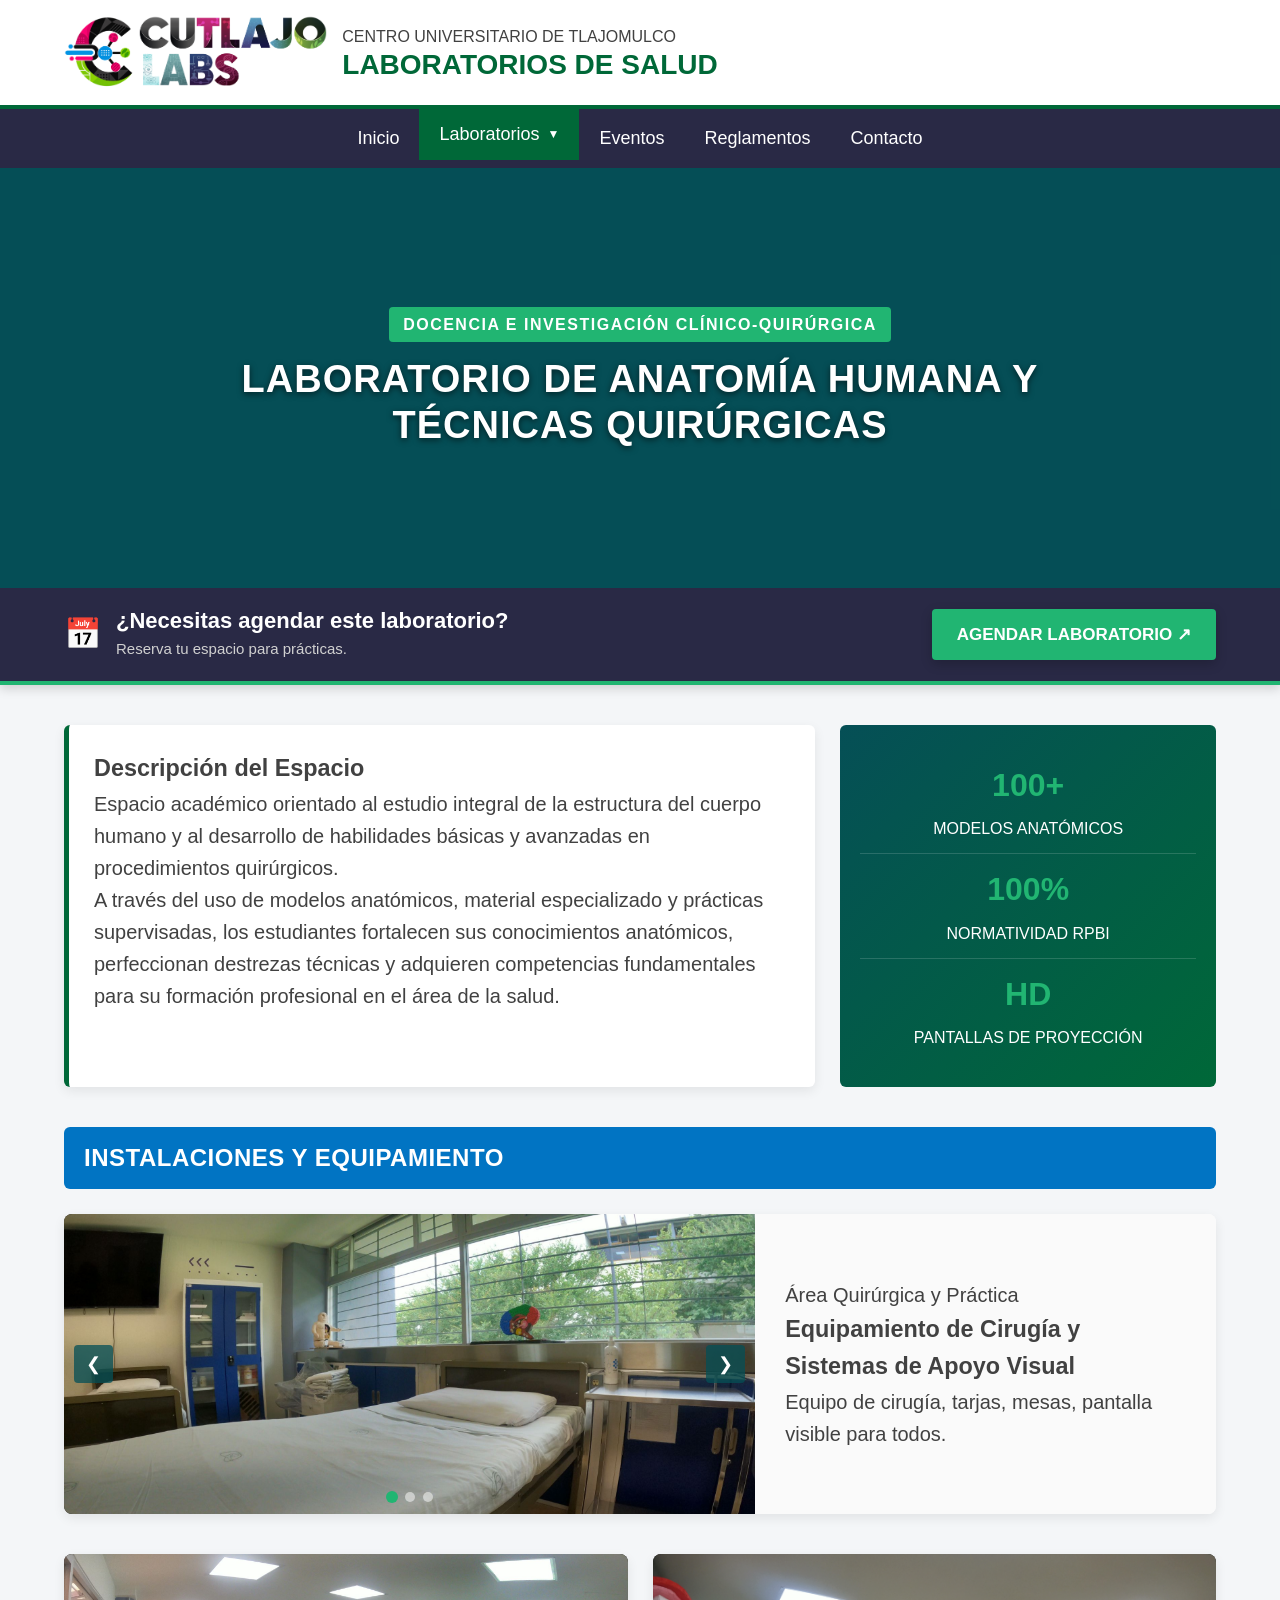
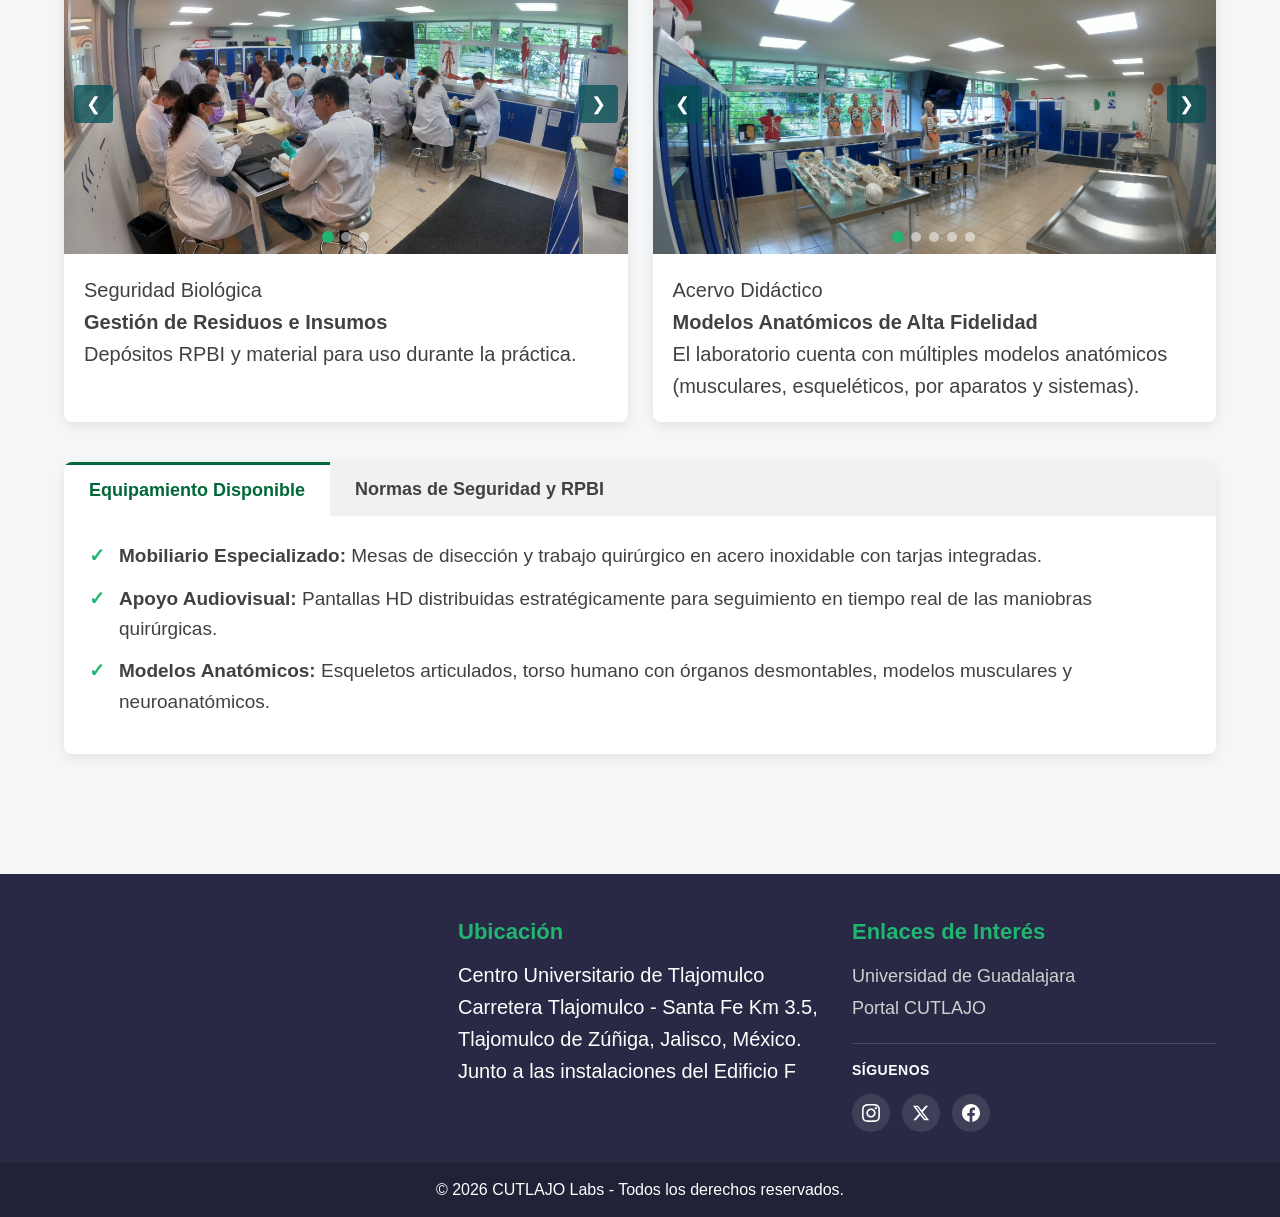
==== anatomia.html @ 254c2624 "Primer subida del sitio web" ====
<!DOCTYPE html>
<html lang="es">
<head>
    <meta charset="UTF-8">
    <meta name="viewport" content="width=device-width, initial-scale=1.0">
    <meta http-equiv="X-UA-Compatible" content="IE=edge">
    <title>Laboratorio de Anatomía Humana | CUTLAJO - Universidad de Guadalajara</title>
    
    <!-- Estilos CSS -->
    <link rel="stylesheet" href="css/styles.css">
</head>
<body>

    <!-- CABECERA INSTITUCIONAL CUTLAJO / UDEG -->
    <header class="site-header">
        <div class="header-container">
            <div class="logo-container">
                <img src="img/CUTLAJO_LABS.png" alt="Logo Universidad de Guadalajara - CUTLAJO" class="header-logo">
                <div class="site-title-group">
                    <span class="sub-title">Centro Universitario de Tlajomulco</span>
                    <h1 class="main-title">LABORATORIOS DE SALUD</h1>
                </div>
            </div>
            <button class="mobile-menu-toggle" id="menuToggle" aria-label="Abrir menú de navegación">
                <span class="bar"></span>
                <span class="bar"></span>
                <span class="bar"></span>
            </button>
        </div>
    </header>

    <!-- NAVEGACIÓN PRINCIPAL DESACOPLED/RESPONSIVA -->
    <nav class="main-navigation" id="mainNav">
        <div class="nav-container">
            <ul class="nav-menu">
                <li class="nav-item"><a href="index.html" class="nav-link">Inicio</a></li>
                
                <!-- SUBMENÚ DESPLEGABLE EN LABORATORIOS -->
                <li class="nav-item dropdown active" id="labsDropdown">
                    <button class="nav-link dropdown-toggle" aria-expanded="false" aria-haspopup="true">
                        Laboratorios <span class="arrow-icon">▼</span>
                    </button>
                    <ul class="dropdown-menu">
                        <li><a href="anatomia.html" class="dropdown-item">Anatomía</a></li>
                        <li><a href="microscopia.html" class="dropdown-item">Microscopía</a></li>
                        <li><a href="ciencias.html" class="dropdown-item">Ciencias</a></li>
                        <li><a href="simulacion.html" class="dropdown-item">Simulación</a></li>
                    </ul>
                </li>

                <li class="nav-item"><a href="eventos.html" class="nav-link">Eventos</a></li>
                <li class="nav-item"><a href="reglamento.html" class="nav-link">Reglamentos</a></li>
                <li class="nav-item"><a href="contacto.html" class="nav-link">Contacto</a></li>
            </ul>
        </div>
    </nav>

    <!-- BANNER PRINCIPAL CON SLIDESHOW (HERO) -->
    <section class="hero-banner lab-hero" id="labAnatomiaHero" 
    data-bg-images="img/fotos/anatomia/GOPR0712.JPG,img/fotos/anatomia/GOPR0716.JPG,img/fotos/anatomia/GOPR0717.JPG,img/fotos/anatomia/GOPR0719.JPG,img/fotos/anatomia/GOPR0720.JPG,img/fotos/anatomia/GOPR0723.JPG,img/fotos/anatomia/GOPR0726.JPG">
       
        <div class="hero-overlay">
            <div class="hero-content">
                <span class="hero-tag">Docencia e Investigación Clínico-Quirúrgica</span>
                <h2>Laboratorio de Anatomía Humana y Técnicas Quirúrgicas</h2>
            </div>
        </div>
    </section>

    <!-- BARRA INTERMEDIA DE RESERVA -->
    <section class="booking-cta-bar">
        <div class="content-container booking-cta-container">
            <div class="booking-cta-text">
                <span class="booking-cta-icon">📅</span>
                <div>
                    <h3>¿Necesitas agendar este laboratorio?</h3>
                    <p>Reserva tu espacio para prácticas.</p>
                </div>
            </div>
            <a href="https://calendly.com/labsaludcutlajo4/agendar-laboratorio-de-anatomia-humana-y-tecnicas-quirurgicas" target="_blank" rel="noopener" class="btn btn-booking-action">
                Agendar Laboratorio ↗
            </a>
        </div>
    </section>


    <!-- CONTENIDO PRINCIPAL -->
    <main class="main-content">
        <div class="content-container">

            <!-- INTRODUCCIÓN Y MÉTRICAS DE IMPACTO -->
            <section class="section-block intro-overview-grid">
                <div class="intro-card-pro">
                    <h3 class="section-subtitle">Descripción del Espacio</h3>
                    <p>Espacio académico orientado al estudio integral de la estructura del cuerpo humano y al desarrollo de habilidades básicas y avanzadas en procedimientos quirúrgicos.</p>
                    <p>A través del uso de modelos anatómicos, material especializado y prácticas supervisadas, los estudiantes fortalecen sus conocimientos anatómicos, perfeccionan destrezas técnicas y adquieren competencias fundamentales para su formación profesional en el área de la salud.</p>
                </div>
                
                <div class="kpi-metrics-card">
                    <div class="kpi-item">
                        <span class="kpi-number">100+</span>
                        <span class="kpi-label">Modelos Anatómicos</span>
                    </div>
                    <div class="kpi-item">
                        <span class="kpi-number">100%</span>
                        <span class="kpi-label">Normatividad RPBI</span>
                    </div>
                    <div class="kpi-item">
                        <span class="kpi-number">HD</span>
                        <span class="kpi-label">Pantallas de Proyección</span>
                    </div>
                </div>
            </section>

            <!-- TÍTULO DE SECCIÓN -->
            <div class="block-header-institutional">
                <h2>INSTALACIONES Y EQUIPAMIENTO</h2>
            </div>

            <!-- GALERÍA PRINCIPAL DESTACADA (FEATURED SLIDESHOW) -->
            <section class="section-block">
                <article class="featured-gallery-card">
                    <div class="gallery-slideshow featured-slideshow" data-interval="6000">
                        <div class="slides-container">
                            <img src="img/fotos/anatomia/equipo_cama.jpg" alt="Practica01" class="gallery-img active">
                            <img src="img/fotos/anatomia/GOPR0712.JPG"    alt="Practica02" class="gallery-img">
                            <img src="img/fotos/anatomia/GOPR0726.JPG"    alt="Practica03" class="gallery-img">
                        </div>
                        <button class="slide-prev" aria-label="Imagen anterior">&#10094;</button>
                        <button class="slide-next" aria-label="Siguiente imagen">&#10095;</button>
                        <div class="slide-dots"></div>
                    </div>
                    <div class="featured-gallery-info">
                        <span class="badge-category">Área Quirúrgica y Práctica</span>
                        <h3>Equipamiento de Cirugía y Sistemas de Apoyo Visual</h3>
                        <p>Equipo de cirugía, tarjas, mesas, pantalla visible para todos.</p>
                    </div>
                </article>
            </section>

            <!-- DOS GALERÍAS EN PARALELO -->
            <section class="section-block">
                <div class="dual-gallery-grid">
                    
                    <!-- GALERÍA 2: RPBI -->
                    <article class="pro-gallery-card">
                        <div class="gallery-slideshow" data-interval="7000">
                            <div class="slides-container">
                                <img src="img/fotos/anatomia/material.jpg" alt="seguridad01" class="gallery-img active">
                                <img src="img/fotos/sutura/GOPR0689.JPG"   alt="seguridad02" class="gallery-img">
                                <img src="img/fotos/sutura/GOPR0693.JPG"   alt="seguridad03" class="gallery-img">
                            </div>
                            <button class="slide-prev" aria-label="Anterior">&#10094;</button>
                            <button class="slide-next" aria-label="Siguiente">&#10095;</button>
                            <div class="slide-dots"></div>
                        </div>
                        <div class="pro-card-content">
                            <span class="badge-category-alt">Seguridad Biológica</span>
                            <h4>Gestión de Residuos e Insumos</h4>
                            <p>Depósitos RPBI y material para uso durante la práctica.</p>
                        </div>
                    </article>

                    <!-- GALERÍA 3: MODELOS ANATÓMICOS -->
                    <article class="pro-gallery-card">
                        <div class="gallery-slideshow" data-interval="8000">
                            <div class="slides-container">
                                <img src="img/fotos/anatomia/GOPR0716.JPG" alt="anatomia01" class="gallery-img active">
                                <img src="img/fotos/anatomia/GOPR0717.JPG" alt="anatomia02" class="gallery-img">
                                <img src="img/fotos/anatomia/GOPR0719.JPG" alt="anatomia03" class="gallery-img">
                                <img src="img/fotos/anatomia/GOPR0720.JPG" alt="anatomia04" class="gallery-img">
                                <img src="img/fotos/anatomia/GOPR0723.JPG" alt="anatomia05" class="gallery-img">
                            </div>
                            <button class="slide-prev" aria-label="Anterior">&#10094;</button>
                            <button class="slide-next" aria-label="Siguiente">&#10095;</button>
                            <div class="slide-dots"></div>
                        </div>
                        <div class="pro-card-content">
                            <span class="badge-category-alt">Acervo Didáctico</span>
                            <h4>Modelos Anatómicos de Alta Fidelidad</h4>
                            <p>El laboratorio cuenta con múltiples modelos anatómicos (musculares, esqueléticos, por aparatos y sistemas).</p>
                        </div>
                    </article>

                </div>
            </section>

            <!-- PESTAÑAS DE INFORMACIÓN TÉCNICA Y NORMAS -->
            <section class="section-block">
                <div class="tabs-container">
                    <div class="tabs-header">
                        <button class="tab-btn active" data-tab="tab-equipos">Equipamiento Disponible</button>
                        <button class="tab-btn" data-tab="tab-normas">Normas de Seguridad y RPBI</button>
                    </div>
                    <div class="tabs-content">
                        <div class="tab-pane active" id="tab-equipos">
                            <ul class="check-list">
                                <li><strong>Mobiliario Especializado:</strong> Mesas de disección y trabajo quirúrgico en acero inoxidable con tarjas integradas.</li>
                                <li><strong>Apoyo Audiovisual:</strong> Pantallas HD distribuidas estratégicamente para seguimiento en tiempo real de las maniobras quirúrgicas.</li>
                                <li><strong>Modelos Anatómicos:</strong> Esqueletos articulados, torso humano con órganos desmontables, modelos musculares y neuroanatómicos.</li>
                            </ul>
                        </div>
                        <div class="tab-pane" id="tab-normas">
                            <ul class="check-list">
                                <li>Uso obligatorio de bata blanca de manga larga, guantes de nitrilo/látex y cubrebocas durante la estancia.</li>
                                <li>Separación estricta de residuos punzocortantes y no anatómicos según la Norma NOM-087-ECOL-SSA1-2002.</li>
                                <li>Prohibido el ingreso de alimentos, bebidas y objetos ajenos a la práctica clínica.</li>
                            </ul>
                        </div>
                    </div>
                </div>
            </section>

        </div>
    </main>

    <!-- PIE DE PÁGINA -->
    <footer class="site-footer">
        <div class="footer-container">
            <div class="footer-map">
                <iframe src="https://www.google.com/maps/embed?pb=!1m18!1m12!1m3!1d3737.9945457249955!2d-103.4139776!3d20.465417199999997!2m3!1f0!2f0!3f0!3m2!1i1024!2i768!4f13.1!3m3!1m2!1s0x842f5100319777a3%3A0x31ccbc6255c5307c!2sCUTlajomulco%20(Centro%20Universitario%20de%20Tlajomulco)!5e0!3m2!1ses!2smx!4v1790271450670!5m2!1ses!2smx" width="100%" height="180" style="border:0;" allowfullscreen="" loading="lazy" referrerpolicy="strict-origin-when-cross-origin"></iframe>
            </div>

            <div class="footer-info">
                <h3>Ubicación</h3>
                <p>Centro Universitario de Tlajomulco</p>
                <p>Carretera Tlajomulco - Santa Fe Km 3.5, Tlajomulco de Zúñiga, Jalisco, México.</p>
                <p>Junto a las instalaciones del Edificio F</p>
            </div>

            <div class="footer-links">
                <h3>Enlaces de Interés</h3>
                <ul>
                    <li><a href="https://www.udg.mx" target="_blank" rel="noopener">Universidad de Guadalajara</a></li>
                    <li><a href="http://cutlajomulco.udg.mx" target="_blank" rel="noopener">Portal CUTLAJO</a></li>
                </ul>

                <!-- REDES SOCIALES -->
                <div class="footer-social-section">
                    <h4>Síguenos</h4>
                    <div class="social-icons-wrapper">
                        <!-- Instagram -->
                        <a href="https://www.instagram.com/cutlajo" target="_blank" rel="noopener" class="social-icon-btn" aria-label="Instagram CUTLAJO">
                            <svg viewBox="0 0 24 24" class="svg-social-icon"><path d="M12 2.163c3.204 0 3.584.012 4.85.07 3.252.148 4.771 1.691 4.919 4.919.058 1.265.069 1.645.069 4.849 0 3.205-.012 3.584-.069 4.849-.149 3.225-1.664 4.771-4.919 4.919-1.266.058-1.644.07-4.85.07-3.204 0-3.584-.012-4.849-.07-3.26-.149-4.771-1.699-4.919-4.92-.058-1.265-.07-1.644-.07-4.849 0-3.204.013-3.583.07-4.849.149-3.227 1.664-4.771 4.919-4.919 1.266-.057 1.645-.069 4.849-.069zm0-2.163c-3.259 0-3.667.014-4.947.072-4.358.2-6.78 2.618-6.98 6.98-.059 1.281-.073 1.689-.073 4.948 0 3.259.014 3.668.072 4.948.2 4.358 2.618 6.78 6.98 6.98 1.281.058 1.689.072 4.948.072 3.259 0 3.668-.014 4.948-.072 4.354-.2 6.782-2.618 6.979-6.98.059-1.28.073-1.689.073-4.948 0-3.259-.014-3.667-.072-4.947-.196-4.354-2.617-6.78-6.979-6.98-1.281-.059-1.69-.073-4.949-.073zm0 5.838c-3.403 0-6.162 2.759-6.162 6.162s2.759 6.163 6.162 6.163 6.162-2.759 6.162-6.163c0-3.403-2.759-6.162-6.162-6.162zm0 10.162c-2.209 0-4-1.79-4-4 0-2.209 1.791-4 4-4s4 1.791 4 4c0 2.21-1.791 4-4 4zm6.406-11.845c-.796 0-1.441.645-1.441 1.44s.645 1.44 1.441 1.44c.795 0 1.439-.645 1.439-1.44s-.644-1.44-1.439-1.44z"/></svg>
                        </a>

                        <!-- X (Twitter) -->
                        <a href="https://x.com/cutlajo" target="_blank" rel="noopener" class="social-icon-btn" aria-label="X Twitter CUTLAJO">
                            <svg viewBox="0 0 24 24" class="svg-social-icon"><path d="M18.244 2.25h3.308l-7.227 8.26 8.502 11.24H16.17l-5.214-6.817L4.99 21.75H1.68l7.73-8.835L1.254 2.25H8.08l4.713 6.231zm-1.161 17.52h1.833L7.084 4.126H5.117z"/></svg>
                        </a>

                        <!-- Facebook -->
                        <a href="https://www.facebook.com/CUTlajomulco/" target="_blank" rel="noopener" class="social-icon-btn" aria-label="Facebook CUTLAJO">
                            <svg viewBox="0 0 24 24" class="svg-social-icon"><path d="M24 12.073c0-6.627-5.373-12-12-12s-12 5.373-12 12c0 5.99 4.388 10.954 10.125 11.854v-8.385H7.078v-3.47h3.047V9.43c0-3.007 1.792-4.669 4.533-4.669 1.312 0 2.686.235 2.686.235v2.953H15.83c-1.491 0-1.956.925-1.956 1.874v2.25h3.328l-.532 3.47h-2.796v8.385C19.612 23.027 24 18.062 24 12.073z"/></svg>
                        </a>
                    </div>
                </div>
            </div>
        </div>
        <div class="footer-bottom">
            <p>&copy; 2026 CUTLAJO Labs - Todos los derechos reservados.</p>
        </div>
    </footer>

    <!-- Scripts JavaScript -->
    <script src="js/main.js"></script>
</body>
</html>
---- css/styles.css ----
/* ==========================================================================
   VARIABLES DE PALETA Y ESTILOS GLOBALES - CUTLAJO / UDEG
   ========================================================================== */
:root {
  --verde-selva: #006838;
  --verde-esmeralda: #21b572;
  --azul-turquesa: #38a5c6;
  --verde-oscuro: #054f56;
  --tinto-magenta: #680538;

  --azul-principal-web: #0174c3;
  --azul-noche: #292945;
  --rojo-institucional: #b12028;
  --gris-neutro: #414141;
  --gris-claro: #f9f9f9;
  --blanco: #ffffff;
  --sombra-card: 0 4px 12px rgba(0, 0, 0, 0.08);

  --fuente-primaria: 'Helvetica Neue', Helvetica, Arial, sans-serif;
  --tamano-base-texto: 2rem;
}

*, *::before, *::after {
  box-sizing: border-box;
  margin: 0;
  padding: 0;
}

html {
  font-size: 62.5%;
  scroll-behavior: smooth;
}

body {
  font-family: var(--fuente-primaria);
  font-size: var(--tamano-base-texto);
  line-height: 1.6;
  color: var(--gris-neutro);
  background-color: #f4f6f8;
}

.content-container,
.header-container,
.nav-container,
.footer-container {
  width: 90%;
  max-width: 1300px;
  margin: 0 auto;
}

/* CABECERA (HEADER) */
.site-header {
  background-color: var(--blanco);
  border-bottom: 4px solid var(--verde-selva);
  padding: 1.5rem 0;
}

.header-container {
  display: flex;
  justify-content: space-between;
  align-items: center;
}

.logo-container {
  display: flex;
  align-items: center;
  gap: 1.5rem;
}

.header-logo {
  max-height: 75px;
  width: auto;
}

.site-title-group .sub-title {
  display: block;
  font-size: 1.6rem;
  color: var(--gris-neutro);
  text-transform: uppercase;
  font-weight: 500;
}

.site-title-group .main-title {
  font-size: 2.8rem;
  color: var(--verde-selva);
  font-weight: 700;
  line-height: 1.1;
}

.mobile-menu-toggle {
  display: none;
  flex-direction: column;
  justify-content: space-between;
  width: 30px;
  height: 21px;
  background: transparent;
  border: none;
  cursor: pointer;
}

.mobile-menu-toggle .bar {
  height: 3px;
  width: 100%;
  background-color: var(--azul-noche);
  border-radius: 2px;
  transition: all 0.3s ease;
}

/* NAVEGACIÓN (NAV) */
.main-navigation {
  background-color: var(--azul-noche);
  position: relative;
  z-index: 100;
}

.nav-menu {
  list-style: none;
  display: flex;
  flex-wrap: wrap;
  justify-content: center;
}

.nav-item {
  margin: 0;
  position: relative;
}

.nav-link {
  display: flex;
  align-items: center;
  gap: 0.8rem;
  padding: 1.5rem 2rem;
  color: var(--blanco);
  text-decoration: none;
  font-size: 1.8rem;
  font-weight: 500;
  background: transparent;
  border: none;
  font-family: inherit;
  cursor: pointer;
  transition: background-color 0.3s ease;
}

.nav-link:hover,
.nav-item.active .nav-link,
.nav-item.show .nav-link {
  background-color: var(--verde-selva);
}

.arrow-icon {
  font-size: 1.2rem;
  transition: transform 0.3s ease;
}

.nav-item.show .arrow-icon {
  transform: rotate(180deg);
}

.dropdown-menu {
  display: none;
  position: absolute;
  top: 100%;
  left: 0;
  min-width: 220px;
  background-color: var(--azul-noche);
  list-style: none;
  padding: 0;
  box-shadow: 0 8px 16px rgba(0, 0, 0, 0.2);
  border-top: 3px solid var(--verde-esmeralda);
  z-index: 1000;
}

.nav-item.show .dropdown-menu {
  display: block;
}

.dropdown-item {
  display: block;
  padding: 1.2rem 2rem;
  color: var(--blanco);
  text-decoration: none;
  font-size: 1.7rem;
  border-bottom: 1px solid rgba(255, 255, 255, 0.05);
  transition: background-color 0.2s ease, padding-left 0.2s ease;
}

.dropdown-item:hover {
  background-color: var(--verde-selva);
  padding-left: 2.5rem;
}

/* HERO BANNER Y SLIDESHOW PRINCIPAL */
.hero-banner {
  position: relative;
  background-color: var(--verde-oscuro);
  background-position: center center;
  background-size: cover;
  background-repeat: no-repeat;
  color: var(--blanco);
  min-height: 420px;
  display: flex;
  align-items: stretch;
  justify-content: center;
  transition: background-image 1s ease-in-out;
}

.hero-overlay {
  width: 100%;
  min-height: 100%;
  padding: 6rem 2rem;
  background: rgba(5, 79, 86, 0.65);
  display: flex;
  align-items: center;
  justify-content: center;
  text-align: center;
  box-sizing: border-box;
}

.hero-content {
  max-width: 950px;
  margin: 0 auto;
}

.hero-tag {
  display: inline-block;
  font-size: 1.6rem;
  text-transform: uppercase;
  letter-spacing: 1.5px;
  background-color: var(--verde-esmeralda);
  color: var(--blanco);
  padding: 0.5rem 1.4rem;
  border-radius: 4px;
  margin-bottom: 1.5rem;
  font-weight: 600;
}

.hero-content h2 {
  font-size: 3.8rem;
  line-height: 1.2;
  text-transform: uppercase;
  letter-spacing: 1px;
  text-shadow: 0 2px 6px rgba(0,0,0,0.6);
}

.hero-content p {
  font-size: 2rem;
  margin-top: 1rem;
  text-shadow: 0 2px 4px rgba(0,0,0,0.6);
}

/* ESTRUCTURA Y CONTENIDO GENERAL */
.main-content {
  padding: 4rem 0;
}

.section-block {
  margin-bottom: 4rem;
}

.institutional-header, .block-header-institutional {
  background-color: var(--azul-principal-web);
  color: var(--blanco);
  padding: 1.2rem 2rem;
  border-radius: 6px;
  margin-bottom: 2.5rem;
}

.institutional-header h2, .block-header-institutional h2 {
  font-size: 2.4rem;
  text-transform: uppercase;
  letter-spacing: 0.5px;
  margin: 0;
}

.intro-card {
  background-color: var(--blanco);
  padding: 2.5rem;
  border-radius: 6px;
  box-shadow: var(--sombra-card);
  border-left: 6px solid var(--verde-selva);
}

/* ==========================================================================
   TARJETAS Y CUADRÍCULA DE LABORATORIOS (REINTEGRADO PARA EL INDEX)
   ========================================================================== */
.cards-grid {
  display: flex;
  flex-wrap: wrap;
  justify-content: center;
  gap: 2.5rem;
}

.card {
  background-color: var(--blanco);
  border-radius: 6px;
  overflow: hidden;
  box-shadow: var(--sombra-card);
  display: flex;
  flex-direction: column;
  transition: transform 0.3s ease, box-shadow 0.3s ease;
  flex: 1 1 260px;
  max-width: 300px;
  min-width: 250px;
}

.card:hover {
  transform: translateY(-5px);
  box-shadow: 0 8px 20px rgba(0, 0, 0, 0.12);
}

.card-image-wrapper {
  height: 300px;
  overflow: hidden;
  background-color: #ffffff;
  display: flex;
  align-items: center;
  justify-content: center;
  padding: 1rem;
}

.card-img {
  max-width: 100%;
  max-height: 100%;
  object-fit: contain;
  transition: transform 0.4s ease;
}

.card:hover .card-img {
  transform: scale(1.05);
}

.card-body {
  padding: 2rem;
  display: flex;
  flex-direction: column;
  flex-grow: 1;
}

.card-title {
  font-size: 2rem;
  color: var(--verde-oscuro);
  margin-bottom: 1rem;
  line-height: 1.3;
}

.card-text {
  font-size: 1.5rem;
  margin-bottom: 2rem;
  flex-grow: 1;
  color: #555555;
}

/* BOTONES */
.btn {
  display: inline-block;
  padding: 1rem 2rem;
  font-size: 1.5rem;
  font-weight: bold;
  text-transform: uppercase;
  text-align: center;
  text-decoration: none;
  border-radius: 4px;
  transition: background-color 0.3s ease, color 0.3s ease;
  border: none;
  cursor: pointer;
}

.btn-primary {
  background-color: var(--verde-selva);
  color: var(--blanco);
}

.btn-primary:hover {
  background-color: var(--verde-oscuro);
}

.btn-secondary {
  background-color: var(--azul-principal-web);
  color: var(--blanco);
}

.btn-secondary:hover {
  background-color: var(--azul-noche);
}

/* ENLACES RÁPIDOS Y SERVICIOS (INDEX) */
.quick-links-grid {
  display: grid;
  grid-template-columns: repeat(auto-fit, minmax(300px, 1fr));
  gap: 2.5rem;
}

.quick-link-box {
  background: #fff;
  padding: 2.5rem;
  border-radius: 6px;
  box-shadow: var(--sombra-card);
  border-top: 4px solid var(--azul-turquesa);
}

.quick-link-box h3 {
  font-size: 2.2rem;
  color: var(--verde-oscuro);
  margin-bottom: 1rem;
}

.quick-link-box p {
  font-size: 1.6rem;
  margin-bottom: 2rem;
}

/* GALERÍAS Y SLIDESHOWS (PÁGINAS SECUNDARIAS) */
.intro-overview-grid {
  display: grid;
  grid-template-columns: 2fr 1fr;
  gap: 2.5rem;
}

.intro-card-pro {
  background-color: #ffffff;
  padding: 2.5rem;
  border-left: 5px solid var(--verde-selva);
  border-radius: 6px;
  box-shadow: var(--sombra-card);
}

.kpi-metrics-card {
  background: linear-gradient(135deg, #054f56 0%, #006838 100%);
  color: #ffffff;
  padding: 2.5rem 2rem;
  border-radius: 6px;
  display: flex;
  flex-direction: column;
  justify-content: space-around;
}

.kpi-item {
  text-align: center;
  padding: 1rem 0;
  border-bottom: 1px solid rgba(255, 255, 255, 0.15);
}

.kpi-item:last-child {
  border-bottom: none;
}

.kpi-number {
  display: block;
  font-size: 3.2rem;
  font-weight: 800;
  color: #21b572;
}

.kpi-label {
  font-size: 1.6rem;
  text-transform: uppercase;
}

.featured-gallery-card {
  display: grid;
  grid-template-columns: 1.5fr 1fr;
  background-color: #ffffff;
  border-radius: 8px;
  overflow: hidden;
  box-shadow: var(--sombra-card);
}

.featured-slideshow {
  height: 380px;
}

.featured-gallery-info {
  padding: 3rem;
  display: flex;
  flex-direction: column;
  justify-content: center;
  background-color: #fafafa;
}

.dual-gallery-grid {
  display: grid;
  grid-template-columns: 1fr 1fr;
  gap: 2.5rem;
}

.pro-gallery-card {
  background-color: #ffffff;
  border-radius: 8px;
  overflow: hidden;
  box-shadow: var(--sombra-card);
}

.pro-card-content {
  padding: 2rem;
}

.gallery-slideshow {
  position: relative;
  width: 100%;
  height: 300px;
  overflow: hidden;
  background-color: #111;
}

.slides-container {
  width: 100%;
  height: 100%;
  position: relative;
}

.slides-container .gallery-img {
  position: absolute;
  top: 0;
  left: 0;
  width: 100%;
  height: 100%;
  object-fit: cover;
  opacity: 0;
  transition: opacity 0.8s ease-in-out;
  z-index: 1;
}

.slides-container .gallery-img.active {
  opacity: 1;
  z-index: 2;
}

.slide-prev, .slide-next {
  position: absolute;
  top: 50%;
  transform: translateY(-50%);
  background-color: rgba(5, 79, 86, 0.75);
  color: #ffffff;
  border: none;
  font-size: 1.8rem;
  padding: 0.8rem 1.2rem;
  cursor: pointer;
  z-index: 10;
  border-radius: 4px;
}

.slide-prev { left: 10px; }
.slide-next { right: 10px; }

.slide-dots {
  position: absolute;
  bottom: 12px;
  left: 50%;
  transform: translateX(-50%);
  display: flex;
  gap: 8px;
  z-index: 10;
}

.dot {
  width: 10px;
  height: 10px;
  border-radius: 50%;
  background-color: rgba(255, 255, 255, 0.5);
  cursor: pointer;
}

.dot.active {
  background-color: #21b572;
  transform: scale(1.2);
}

/* PESTAÑAS (TABS) */
.tabs-container {
  background-color: #ffffff;
  border-radius: 8px;
  overflow: hidden;
  box-shadow: var(--sombra-card);
}

.tabs-header {
  display: flex;
  background-color: #f1f1f1;
}

.tab-btn {
  padding: 1.5rem 2.5rem;
  background-color: transparent;
  border: none;
  font-size: 1.8rem;
  font-weight: 600;
  color: var(--gris-neutro);
  cursor: pointer;
}

.tab-btn.active {
  background-color: #ffffff;
  color: var(--verde-selva);
  border-top: 3px solid var(--verde-selva);
}

.tabs-content {
  padding: 2.5rem;
}

.tab-pane {
  display: none;
}

.tab-pane.active {
  display: block;
}

.check-list {
  list-style: none;
}

.check-list li {
  font-size: 1.9rem;
  margin-bottom: 1.2rem;
  position: relative;
  padding-left: 3rem;
}

.check-list li::before {
  content: "✓";
  position: absolute;
  left: 0;
  color: #21b572;
  font-weight: bold;
}

/* PIE DE PÁGINA (FOOTER) */
.site-footer {
  background-color: var(--azul-noche);
  color: var(--blanco);
  padding-top: 4rem;
  margin-top: 4rem;
}

.footer-container {
  display: grid;
  grid-template-columns: repeat(auto-fit, minmax(250px, 1fr));
  gap: 3rem;
  padding-bottom: 3rem;
}

.footer-info h3, .footer-links h3 {
  font-size: 2.2rem;
  color: var(--verde-esmeralda);
  margin-bottom: 1rem;
}

.footer-links ul {
  list-style: none;
}

.footer-links a {
  color: #d0d0d0;
  text-decoration: none;
  font-size: 1.8rem;
}

.footer-bottom {
  background-color: rgba(0, 0, 0, 0.2);
  text-align: center;
  padding: 1.5rem 0;
  font-size: 1.6rem;
}

/* ==========================================================================
   BARRA INTERMEDIA DE RESERVA DE LABORATORIOS
   ========================================================================== */
.booking-cta-bar {
  background-color: var(--azul-noche);
  border-bottom: 4px solid var(--verde-esmeralda);
  padding: 2rem 0;
  box-shadow: 0 4px 10px rgba(0, 0, 0, 0.15);
}

.booking-cta-container {
  display: flex;
  align-items: center;
  justify-content: space-between;
  gap: 2rem;
  flex-wrap: wrap;
}

.booking-cta-text {
  display: flex;
  align-items: center;
  gap: 1.5rem;
  color: var(--blanco);
}

.booking-cta-icon {
  font-size: 3rem;
  line-height: 1;
}

.booking-cta-text h3 {
  font-size: 2.2rem;
  color: var(--blanco);
  margin: 0;
  line-height: 1.2;
}

.booking-cta-text p {
  font-size: 1.5rem;
  color: #d0d0d0;
  margin: 0.3rem 0 0 0;
}

.btn-booking-action {
  background-color: var(--verde-esmeralda);
  color: var(--blanco);
  font-size: 1.7rem;
  font-weight: 700;
  padding: 1.2rem 2.5rem;
  border-radius: 4px;
  text-decoration: none;
  white-space: nowrap;
  transition: all 0.3s ease;
  box-shadow: 0 4px 12px rgba(0, 0, 0, 0.2);
}

.btn-booking-action:hover {
  background-color: var(--verde-selva);
  transform: translateY(-2px);
  box-shadow: 0 6px 16px rgba(0, 0, 0, 0.3);
  color: var(--blanco);
}




/* RESPONSIVO */
@media (max-width: 900px) {
  .intro-overview-grid,
  .featured-gallery-card,
  .dual-gallery-grid {
    grid-template-columns: 1fr;
  }
}

@media (max-width: 768px) {
  .mobile-menu-toggle {
    display: flex;
  }

  .main-navigation {
    display: none;
  }

  .main-navigation.is-active {
    display: block;
  }

  .nav-menu {
    flex-direction: column;
  }

  .nav-link {
    width: 100%;
    justify-content: space-between;
  }

  .dropdown-menu {
    position: static;
    background-color: rgba(0, 0, 0, 0.25);
    box-shadow: none;
  }
}
@media (max-width: 768px) {
  .booking-cta-container {
    flex-direction: column;
    text-align: center;
  }
  
  .booking-cta-text {
    flex-direction: column;
    gap: 0.8rem;
  }
  
  .btn-booking-action {
    width: 100%;
    text-align: center;
  }
}

/* ==========================================================================
   ESTILOS PARA RECORRIDOS VIRTUALES 360°
   ========================================================================== */

/* Fondo específico para el Banner Hero 360° */
.virtual-tour-hero {
  background-image: linear-gradient(rgba(0, 0, 0, 0.55), rgba(0, 0, 0, 0.55)), url('../img/slideshow_principal/fondo08.jpg');
  background-size: cover;
  background-position: center;
}

/* BARRA DE FILTROS */
.tour-filter-bar {
  display: flex;
  flex-wrap: wrap;
  gap: 10px;
  justify-content: center;
  margin: 20px 0 35px 0;
}

.filter-btn {
  background-color: #f1f1f1;
  color: #333;
  border: 2px solid #0174c3;
  padding: 10px 18px;
  font-size: 1.4rem;
  font-weight: 600;
  border-radius: 20px;
  cursor: pointer;
  transition: all 0.3s ease;
}

.filter-btn:hover,
.filter-btn.active {
  background-color: #0174c3;
  color: #ffffff;
}

/* GRILLA DE RECORRIDOS VIRTUALES */
.tours-grid {
  display: flex;
  flex-direction: column;
  gap: 40px;
  margin-bottom: 50px;
}

.tour-card-item {
  background: #ffffff;
  border-radius: 8px;
  border: 1px solid #e2e8f0;
  box-shadow: 0 4px 15px rgba(0, 0, 0, 0.08);
  overflow: hidden;
  transition: transform 0.2s ease;
}

.tour-header-info {
  background-color: #054f56;
  color: #ffffff;
  padding: 15px 20px;
  display: flex;
  justify-content: space-between;
  align-items: center;
  flex-wrap: wrap;
  gap: 10px;
}

.tour-header-info h3 {
  margin: 0;
  font-size: 2rem;
  font-weight: 600;
}

.tour-badge {
  background-color: #21b572;
  color: #ffffff;
  padding: 4px 12px;
  border-radius: 12px;
  font-size: 1.2rem;
  font-weight: bold;
}

/* CONTENEDOR MANTENIENDO RATIO ASPECTO (16:9) */
.tour-iframe-container {
  position: relative;
  width: 100%;
  padding-padding-top: 56.25%; /* Ratio 16:9 */
  height: 520px;
  background-color: #000;
}

.tour-iframe-container iframe {
  position: absolute;
  top: 0;
  left: 0;
  width: 100%;
  height: 100%;
  border: 0;
}

.tour-footer-info {
  padding: 20px;
  background-color: #f9f9f9;
  display: flex;
  justify-content: space-between;
  align-items: center;
  flex-wrap: wrap;
  gap: 15px;
}

.tour-footer-info p {
  margin: 0;
  font-size: 1.5rem;
  color: #414141;
  max-width: 75%;
}

@media (max-width: 768px) {
  .tour-iframe-container {
    height: 350px;
  }

  .tour-footer-info p {
    max-width: 100%;
  }
}


/* ==========================================================================
   ESTILOS DE REDES SOCIALES EN FOOTER
   ========================================================================== */

.footer-social-section {
  margin-top: 20px;
  padding-top: 15px;
  border-top: 1px solid rgba(255, 255, 255, 0.15);
}

.footer-social-section h4 {
  color: #ffffff;
  font-size: 1.4rem;
  margin-bottom: 12px;
  text-transform: uppercase;
  letter-spacing: 0.5px;
}

.social-icons-wrapper {
  display: flex;
  align-items: center;
  gap: 12px;
}

.social-icon-btn {
  display: inline-flex;
  align-items: center;
  justify-content: center;
  width: 38px;
  height: 38px;
  background-color: rgba(255, 255, 255, 0.1);
  border-radius: 50%;
  transition: all 0.3s ease;
}

.svg-social-icon {
  width: 18px;
  height: 18px;
  fill: #ffffff;
  transition: fill 0.3s ease;
}

/* Efectos al pasar el cursor (Hover) */
.social-icon-btn:hover {
  background-color: #21b572; /* Verde CUTLAJO */
  transform: translateY(-3px);
}

.social-icon-btn:hover .svg-social-icon {
  fill: #ffffff;
}






/* REGLA DE SEGURIDAD PARA EL DROPDOWN DE NAVEGACIÓN */
.dropdown-menu {
  display: none !important;
}

.nav-item.show .dropdown-menu {
  display: block !important;
}
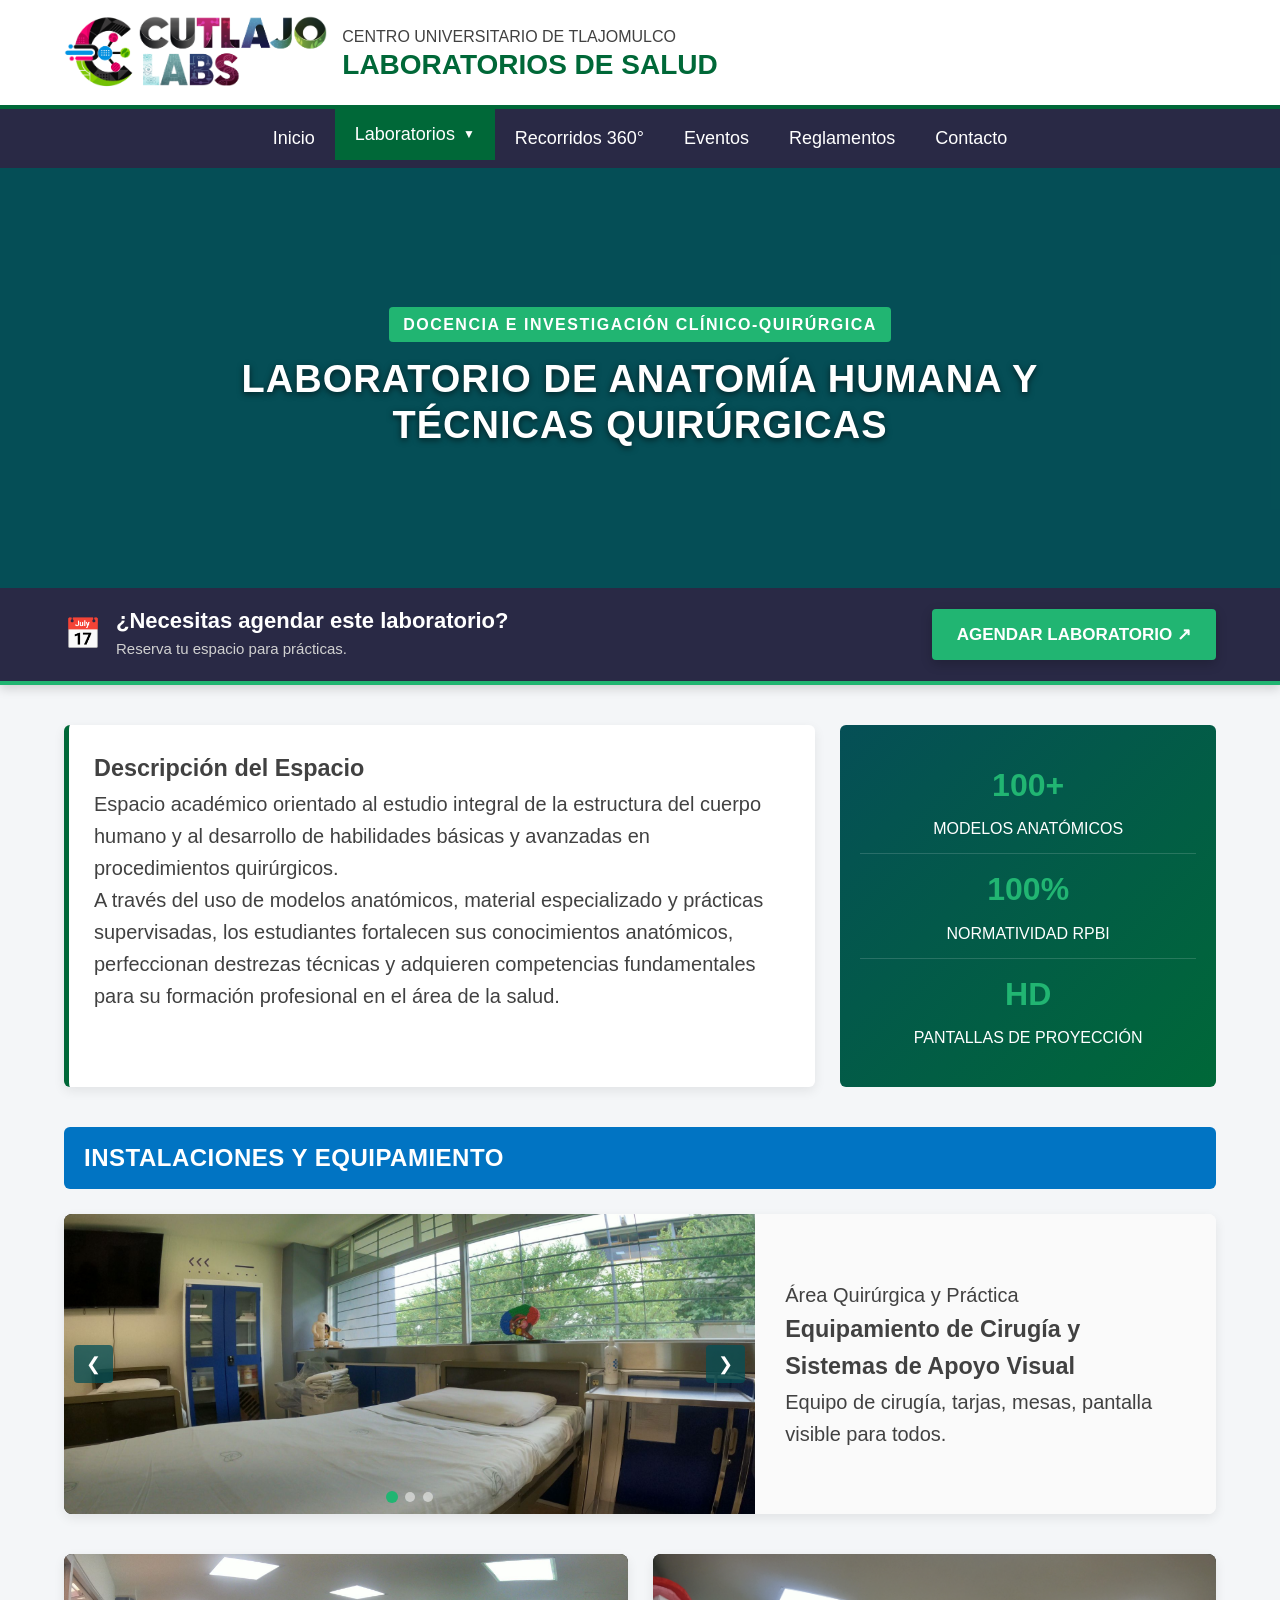
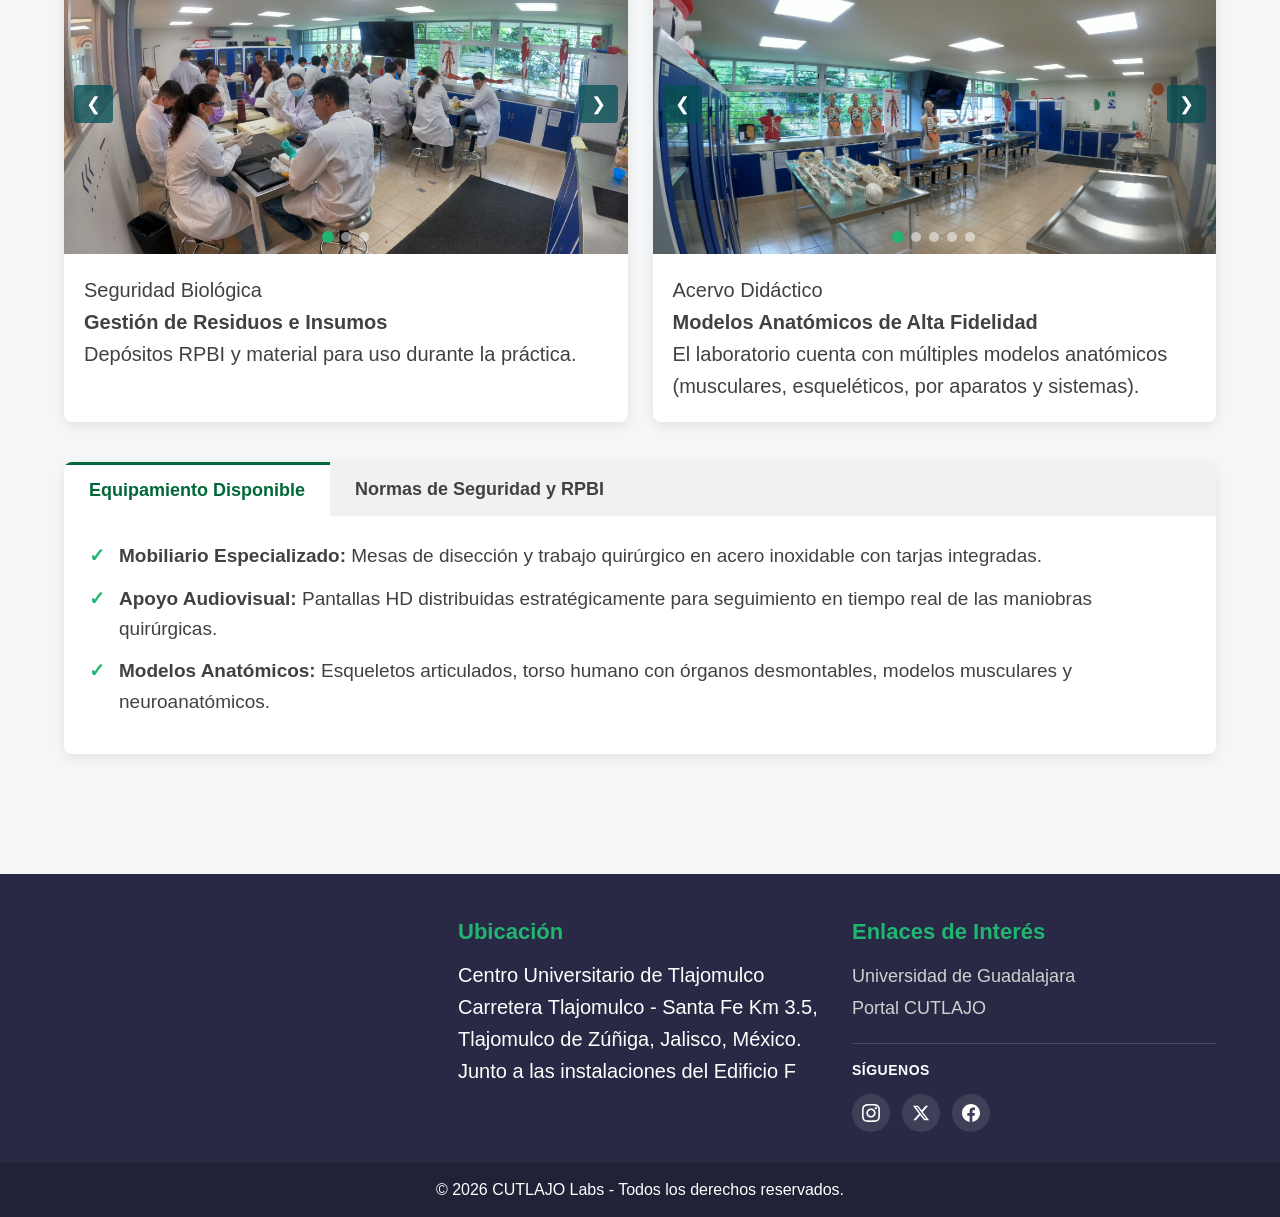
==== commit 1296396b: "Modificación version movil" ====
--- a/anatomia.html
+++ b/anatomia.html
@@ -47,7 +47,7 @@
                         <li><a href="simulacion.html" class="dropdown-item">Simulación</a></li>
                     </ul>
                 </li>
-
+                <li class="nav-item"><a href="recorridos-virtuales.html" class="nav-link">Recorridos 360°</a></li>
                 <li class="nav-item"><a href="eventos.html" class="nav-link">Eventos</a></li>
                 <li class="nav-item"><a href="reglamento.html" class="nav-link">Reglamentos</a></li>
                 <li class="nav-item"><a href="contacto.html" class="nav-link">Contacto</a></li>
--- a/css/styles.css
+++ b/css/styles.css
@@ -53,6 +53,7 @@
   background-color: var(--blanco);
   border-bottom: 4px solid var(--verde-selva);
   padding: 1.5rem 0;
+  position: relative;
 }
 
 .header-container {
@@ -87,26 +88,29 @@
   line-height: 1.1;
 }
 
+/* BOTÓN HAMBURGUESA */
 .mobile-menu-toggle {
   display: none;
   flex-direction: column;
   justify-content: space-between;
-  width: 30px;
-  height: 21px;
+  width: 32px;
+  height: 22px;
   background: transparent;
   border: none;
   cursor: pointer;
+  padding: 0;
+  z-index: 1001;
 }
 
 .mobile-menu-toggle .bar {
   height: 3px;
   width: 100%;
-  background-color: var(--azul-noche);
+  background-color: var(--verde-selva);
   border-radius: 2px;
   transition: all 0.3s ease;
 }
 
-/* NAVEGACIÓN (NAV) */
+/* NAVEGACIÓN (DESKTOP) */
 .main-navigation {
   background-color: var(--azul-noche);
   position: relative;
@@ -280,9 +284,7 @@
   border-left: 6px solid var(--verde-selva);
 }
 
-/* ==========================================================================
-   TARJETAS Y CUADRÍCULA DE LABORATORIOS (REINTEGRADO PARA EL INDEX)
-   ========================================================================== */
+/* TARJETAS Y CUADRÍCULA */
 .cards-grid {
   display: flex;
   flex-wrap: wrap;
@@ -383,7 +385,7 @@
   background-color: var(--azul-noche);
 }
 
-/* ENLACES RÁPIDOS Y SERVICIOS (INDEX) */
+/* ENLACES RÁPIDOS Y SERVICIOS */
 .quick-links-grid {
   display: grid;
   grid-template-columns: repeat(auto-fit, minmax(300px, 1fr));
@@ -409,7 +411,7 @@
   margin-bottom: 2rem;
 }
 
-/* GALERÍAS Y SLIDESHOWS (PÁGINAS SECUNDARIAS) */
+/* GALERÍAS Y SLIDESHOWS */
 .intro-overview-grid {
   display: grid;
   grid-template-columns: 2fr 1fr;
@@ -663,9 +665,7 @@
   font-size: 1.6rem;
 }
 
-/* ==========================================================================
-   BARRA INTERMEDIA DE RESERVA DE LABORATORIOS
-   ========================================================================== */
+/* BARRA INTERMEDIA DE RESERVA DE LABORATORIOS */
 .booking-cta-bar {
   background-color: var(--azul-noche);
   border-bottom: 4px solid var(--verde-esmeralda);
@@ -726,75 +726,13 @@
   color: var(--blanco);
 }
 
-
-
-
-/* RESPONSIVO */
-@media (max-width: 900px) {
-  .intro-overview-grid,
-  .featured-gallery-card,
-  .dual-gallery-grid {
-    grid-template-columns: 1fr;
-  }
-}
-
-@media (max-width: 768px) {
-  .mobile-menu-toggle {
-    display: flex;
-  }
-
-  .main-navigation {
-    display: none;
-  }
-
-  .main-navigation.is-active {
-    display: block;
-  }
-
-  .nav-menu {
-    flex-direction: column;
-  }
-
-  .nav-link {
-    width: 100%;
-    justify-content: space-between;
-  }
-
-  .dropdown-menu {
-    position: static;
-    background-color: rgba(0, 0, 0, 0.25);
-    box-shadow: none;
-  }
-}
-@media (max-width: 768px) {
-  .booking-cta-container {
-    flex-direction: column;
-    text-align: center;
-  }
-  
-  .booking-cta-text {
-    flex-direction: column;
-    gap: 0.8rem;
-  }
-  
-  .btn-booking-action {
-    width: 100%;
-    text-align: center;
-  }
-}
-
-/* ==========================================================================
-   ESTILOS PARA RECORRIDOS VIRTUALES 360°
-   ========================================================================== */
-
-/* Fondo específico para el Banner Hero 360° */
+/* ESTILOS PARA RECORRIDOS VIRTUALES 360° */
 .virtual-tour-hero {
   background-image: linear-gradient(rgba(0, 0, 0, 0.55), rgba(0, 0, 0, 0.55)), url('../img/slideshow_principal/fondo08.jpg');
   background-size: cover;
   background-position: center;
 }
 
-/* BARRA DE FILTROS */
 .tour-filter-bar {
   display: flex;
   flex-wrap: wrap;
@@ -821,7 +759,6 @@
   color: #ffffff;
 }
 
-/* GRILLA DE RECORRIDOS VIRTUALES */
 .tours-grid {
   display: flex;
   flex-direction: column;
@@ -864,11 +801,9 @@
   font-weight: bold;
 }
 
-/* CONTENEDOR MANTENIENDO RATIO ASPECTO (16:9) */
 .tour-iframe-container {
   position: relative;
   width: 100%;
-  padding-padding-top: 56.25%; /* Ratio 16:9 */
   height: 520px;
   background-color: #000;
 }
@@ -899,21 +834,7 @@
   max-width: 75%;
 }
 
-@media (max-width: 768px) {
-  .tour-iframe-container {
-    height: 350px;
-  }
-
-  .tour-footer-info p {
-    max-width: 100%;
-  }
-}
-
-
-/* ==========================================================================
-   ESTILOS DE REDES SOCIALES EN FOOTER
-   ========================================================================== */
-
+/* REDES SOCIALES EN FOOTER */
 .footer-social-section {
   margin-top: 20px;
   padding-top: 15px;
@@ -952,9 +873,8 @@
   transition: fill 0.3s ease;
 }
 
-/* Efectos al pasar el cursor (Hover) */
 .social-icon-btn:hover {
-  background-color: #21b572; /* Verde CUTLAJO */
+  background-color: #21b572;
   transform: translateY(-3px);
 }
 
@@ -962,18 +882,113 @@
   fill: #ffffff;
 }
 
-
-
-
-
-
-/* REGLA DE SEGURIDAD PARA EL DROPDOWN DE NAVEGACIÓN */
-.dropdown-menu {
-  display: none !important;
-}
-
-.nav-item.show .dropdown-menu {
-  display: block !important;
-}
-
-
+/* ==========================================================================
+   MEDIA QUERIES Y REGLAS RESPONSIVAS
+   ========================================================================== */
+@media (max-width: 900px) {
+  .intro-overview-grid,
+  .featured-gallery-card,
+  .dual-gallery-grid {
+    grid-template-columns: 1fr;
+  }
+}
+
+@media (max-width: 768px) {
+  /* Layout general responsive */
+  .booking-cta-container {
+    flex-direction: column;
+    text-align: center;
+  }
+  
+  .booking-cta-text {
+    flex-direction: column;
+    gap: 0.8rem;
+  }
+  
+  .btn-booking-action {
+    width: 100%;
+    text-align: center;
+  }
+
+  .tour-iframe-container {
+    height: 350px;
+  }
+
+  .tour-footer-info p {
+    max-width: 100%;
+  }
+
+  /* Header Móvil */
+  .header-logo {
+    max-width: 110px;
+  }
+
+  .site-title-group .sub-title {
+    font-size: 1rem;
+  }
+
+  .site-title-group .main-title {
+    font-size: 1.3rem;
+  }
+
+  /* Menú de Navegación Móvil */
+  .mobile-menu-toggle {
+    display: flex;
+  }
+
+  .main-navigation {
+    display: none;
+    width: 100%;
+    background-color: var(--azul-noche);
+    position: absolute;
+    top: 100%;
+    left: 0;
+    z-index: 1000;
+    box-shadow: 0 4px 10px rgba(0, 0, 0, 0.2);
+  }
+
+  .main-navigation.is-active {
+    display: block;
+  }
+
+  .nav-menu {
+    flex-direction: column;
+    width: 100%;
+    padding: 0;
+    margin: 0;
+  }
+
+  .nav-item {
+    width: 100%;
+    border-bottom: 1px solid rgba(255, 255, 255, 0.1);
+  }
+
+  .nav-link {
+    width: 100%;
+    justify-content: space-between;
+    padding: 1.5rem 2rem;
+  }
+
+  .dropdown-menu {
+    position: static;
+    width: 100%;
+    background-color: #1f1f35;
+    box-shadow: none;
+    border-top: none;
+    border-left: 4px solid var(--verde-esmeralda);
+  }
+
+  .dropdown-item {
+    padding-left: 3rem;
+  }
+
+  .dropdown-item:hover {
+    padding-left: 3.5rem;
+  }
+}
+
+@media (max-width: 480px) {
+  .site-title-group .sub-title {
+    display: none;
+  }
+}
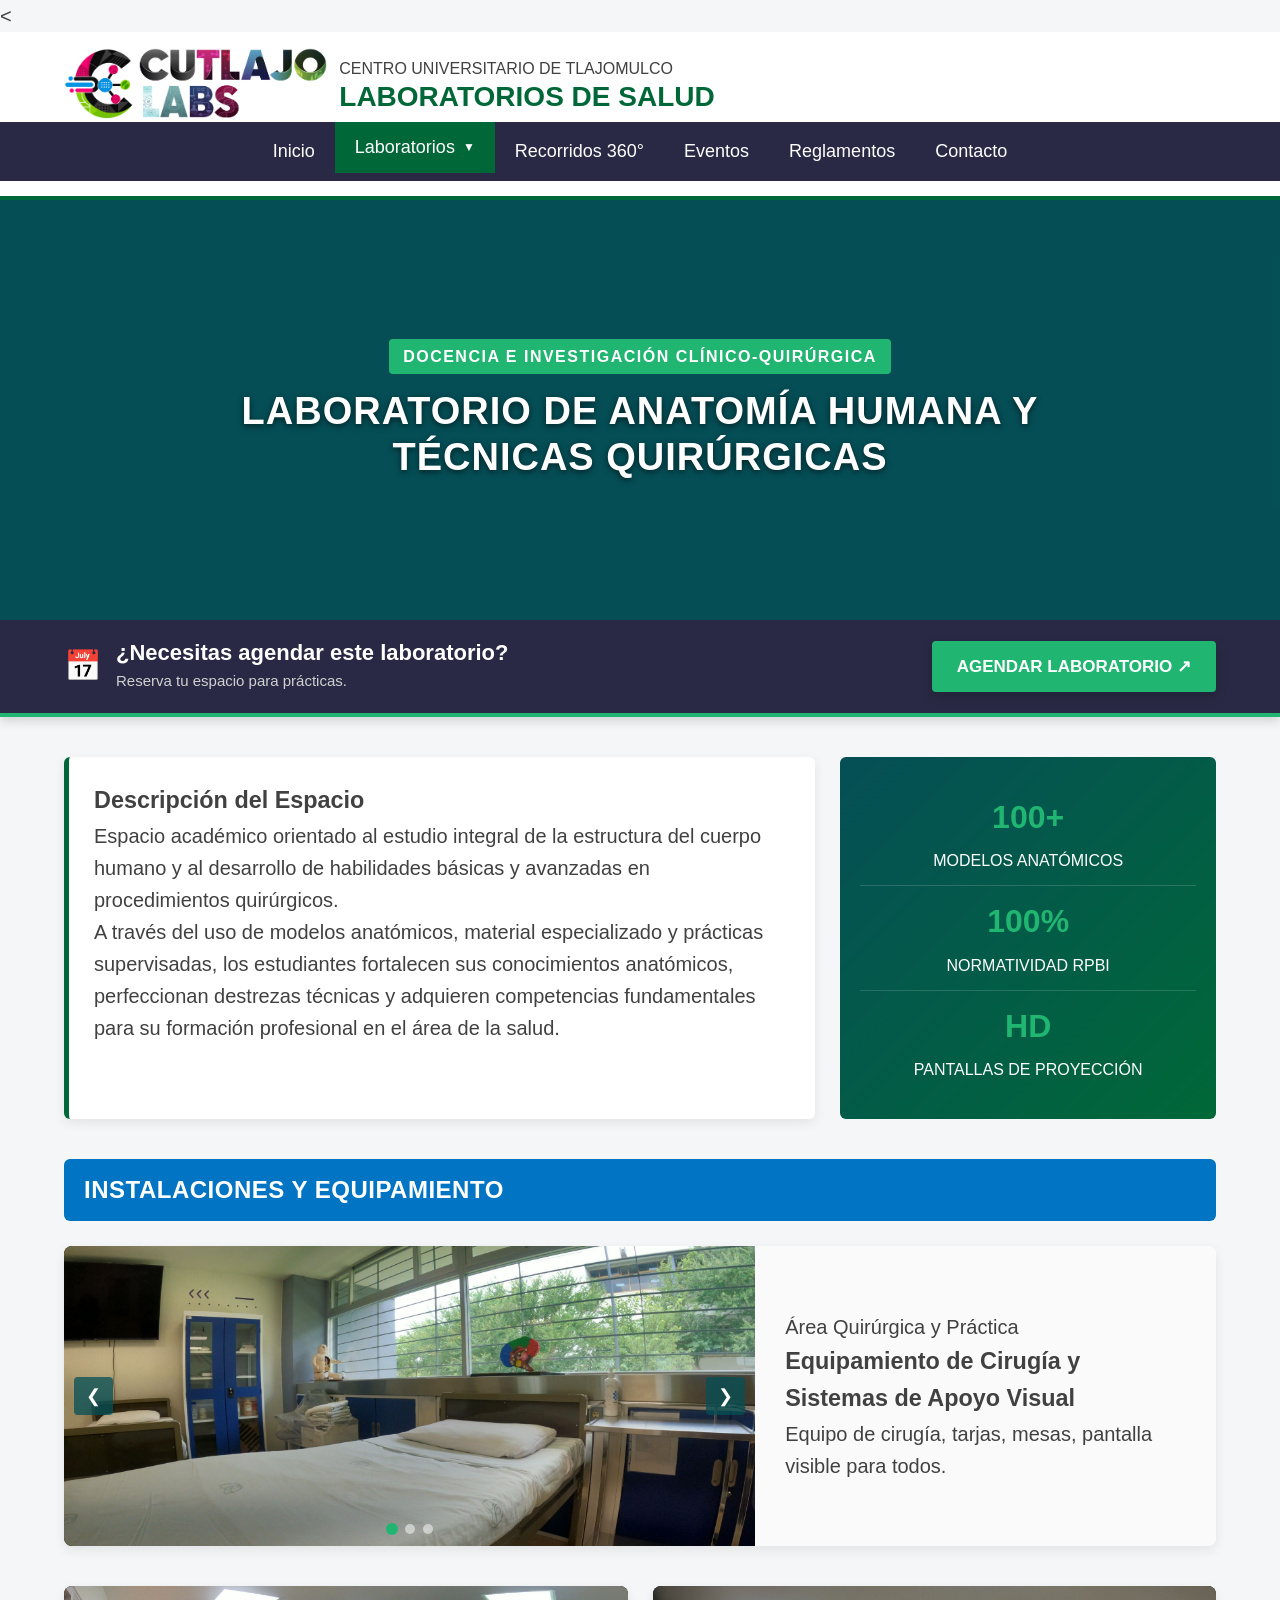
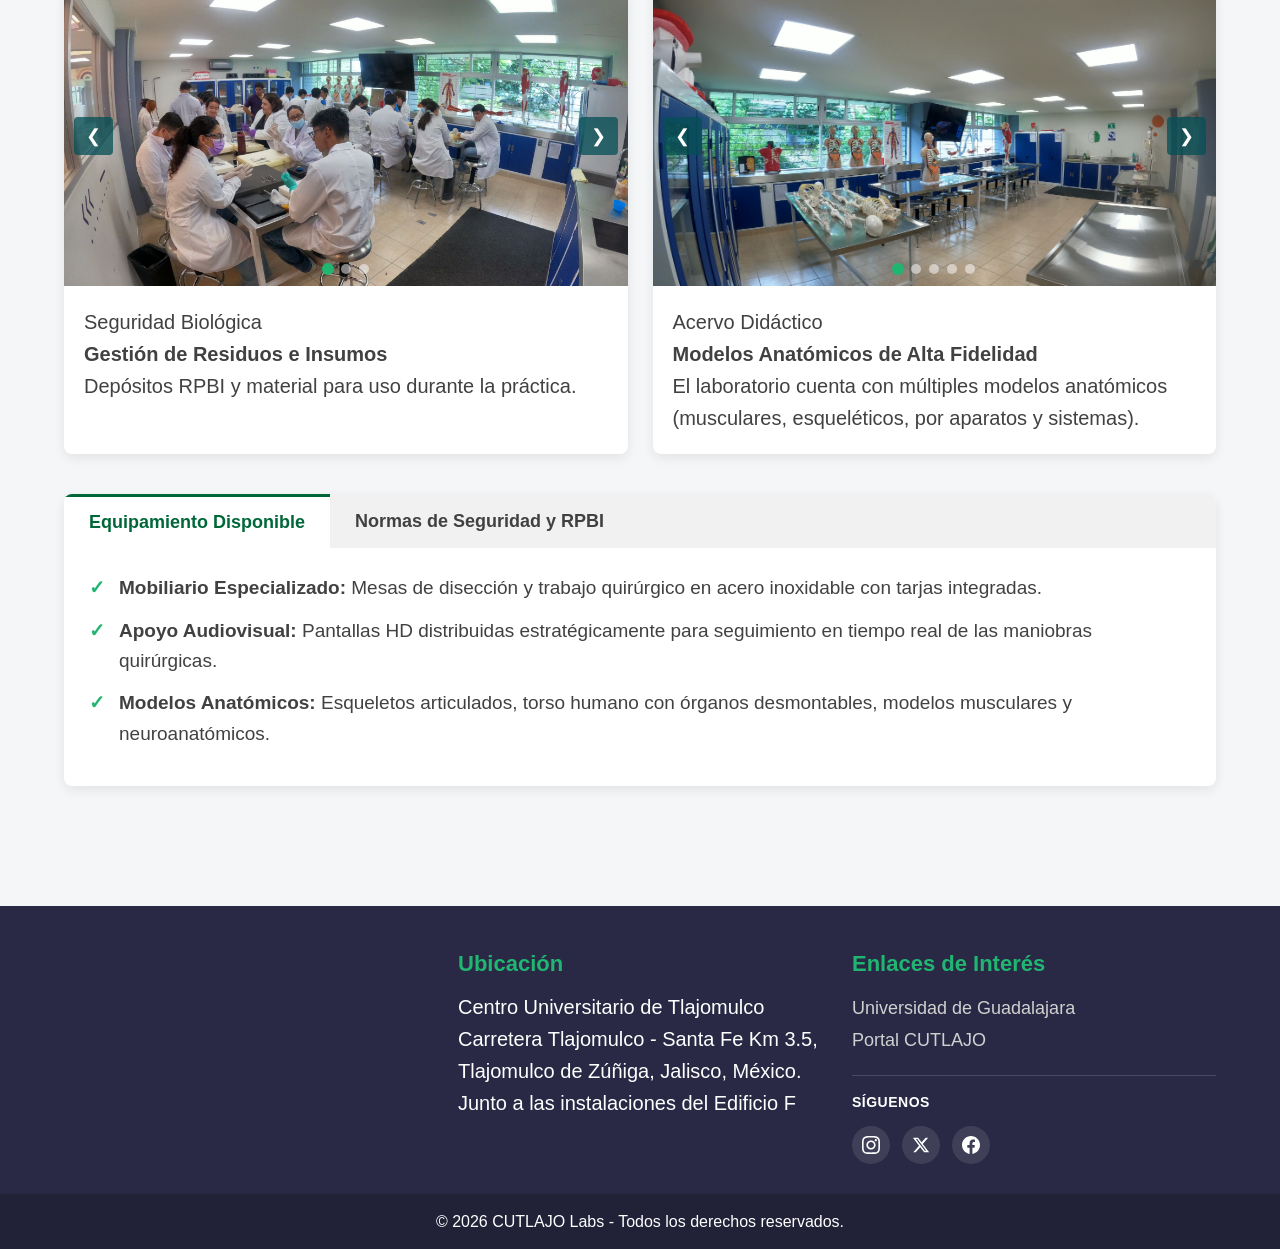
==== commit c733b695: "Header y Footer a todas" ====
--- a/anatomia.html
+++ b/anatomia.html
@@ -12,7 +12,7 @@
 <body>
 
     <!-- CABECERA INSTITUCIONAL CUTLAJO / UDEG -->
-    <header class="site-header">
+    <<header class="site-header">
         <div class="header-container">
             <div class="logo-container">
                 <img src="img/CUTLAJO_LABS.png" alt="Logo Universidad de Guadalajara - CUTLAJO" class="header-logo">
@@ -21,39 +21,39 @@
                     <h1 class="main-title">LABORATORIOS DE SALUD</h1>
                 </div>
             </div>
-            <button class="mobile-menu-toggle" id="menuToggle" aria-label="Abrir menú de navegación">
+            <button class="mobile-menu-toggle" id="menuToggle" aria-label="Abrir menú de navegación" aria-expanded="false">
                 <span class="bar"></span>
                 <span class="bar"></span>
                 <span class="bar"></span>
             </button>
         </div>
+
+        <!-- NAVEGACIÓN PRINCIPAL DENTRO DEL HEADER PARA POSICIONAMIENTO MÓVIL EXACTO -->
+        <nav class="main-navigation" id="mainNav">
+            <div class="nav-container">
+                <ul class="nav-menu">
+                    <li class="nav-item"><a href="index.html" class="nav-link">Inicio</a></li>
+                    
+                    <!-- SUBMENÚ DESPLEGABLE EN LABORATORIOS -->
+                    <li class="nav-item dropdown active" id="labsDropdown">
+                        <button class="nav-link dropdown-toggle" aria-expanded="false" aria-haspopup="true">
+                            Laboratorios <span class="arrow-icon">▼</span>
+                        </button>
+                        <ul class="dropdown-menu">
+                            <li><a href="anatomia.html" class="dropdown-item active">Anatomía</a></li>
+                            <li><a href="microscopia.html" class="dropdown-item">Microscopía</a></li>
+                            <li><a href="ciencias.html" class="dropdown-item">Ciencias</a></li>
+                            <li><a href="simulacion.html" class="dropdown-item">Simulación</a></li>
+                        </ul>
+                    </li>
+                    <li class="nav-item"><a href="recorridos.html" class="nav-link">Recorridos 360°</a></li>
+                    <li class="nav-item"><a href="eventos.html" class="nav-link">Eventos</a></li>
+                    <li class="nav-item"><a href="reglamento.html" class="nav-link">Reglamentos</a></li>
+                    <li class="nav-item"><a href="contacto.html" class="nav-link">Contacto</a></li>
+                </ul>
+            </div>
+        </nav>
     </header>
-
-    <!-- NAVEGACIÓN PRINCIPAL DESACOPLED/RESPONSIVA -->
-    <nav class="main-navigation" id="mainNav">
-        <div class="nav-container">
-            <ul class="nav-menu">
-                <li class="nav-item"><a href="index.html" class="nav-link">Inicio</a></li>
-                
-                <!-- SUBMENÚ DESPLEGABLE EN LABORATORIOS -->
-                <li class="nav-item dropdown active" id="labsDropdown">
-                    <button class="nav-link dropdown-toggle" aria-expanded="false" aria-haspopup="true">
-                        Laboratorios <span class="arrow-icon">▼</span>
-                    </button>
-                    <ul class="dropdown-menu">
-                        <li><a href="anatomia.html" class="dropdown-item">Anatomía</a></li>
-                        <li><a href="microscopia.html" class="dropdown-item">Microscopía</a></li>
-                        <li><a href="ciencias.html" class="dropdown-item">Ciencias</a></li>
-                        <li><a href="simulacion.html" class="dropdown-item">Simulación</a></li>
-                    </ul>
-                </li>
-                <li class="nav-item"><a href="recorridos-virtuales.html" class="nav-link">Recorridos 360°</a></li>
-                <li class="nav-item"><a href="eventos.html" class="nav-link">Eventos</a></li>
-                <li class="nav-item"><a href="reglamento.html" class="nav-link">Reglamentos</a></li>
-                <li class="nav-item"><a href="contacto.html" class="nav-link">Contacto</a></li>
-            </ul>
-        </div>
-    </nav>
 
     <!-- BANNER PRINCIPAL CON SLIDESHOW (HERO) -->
     <section class="hero-banner lab-hero" id="labAnatomiaHero" 
--- a/css/styles.css
+++ b/css/styles.css
@@ -39,6 +39,7 @@
   background-color: #f4f6f8;
 }
 
+/* CONTENEDORES GLOBALES */
 .content-container,
 .header-container,
 .nav-container,
@@ -48,12 +49,15 @@
   margin: 0 auto;
 }
 
-/* CABECERA (HEADER) */
+/* ==========================================================================
+   CABECERA (HEADER) Y LOGO
+   ========================================================================== */
 .site-header {
   background-color: var(--blanco);
   border-bottom: 4px solid var(--verde-selva);
   padding: 1.5rem 0;
-  position: relative;
+  position: relative; /* Esencial para el posicionamiento del menú móvil */
+  z-index: 1000;
 }
 
 .header-container {
@@ -65,24 +69,26 @@
 .logo-container {
   display: flex;
   align-items: center;
-  gap: 1.5rem;
+  gap: 1.2rem;
+  max-width: calc(100% - 45px); /* Previene colisión con el botón hamburguesa */
 }
 
 .header-logo {
-  max-height: 75px;
+  max-height: clamp(45px, 6vw, 75px);
   width: auto;
+  object-fit: contain;
 }
 
 .site-title-group .sub-title {
   display: block;
-  font-size: 1.6rem;
+  font-size: clamp(0.9rem, 1.5vw, 1.6rem);
   color: var(--gris-neutro);
   text-transform: uppercase;
   font-weight: 500;
 }
 
 .site-title-group .main-title {
-  font-size: 2.8rem;
+  font-size: clamp(1.4rem, 2.5vw, 2.8rem);
   color: var(--verde-selva);
   font-weight: 700;
   line-height: 1.1;
@@ -94,12 +100,12 @@
   flex-direction: column;
   justify-content: space-between;
   width: 32px;
-  height: 22px;
+  height: 24px;
   background: transparent;
   border: none;
   cursor: pointer;
   padding: 0;
-  z-index: 1001;
+  z-index: 1002;
 }
 
 .mobile-menu-toggle .bar {
@@ -107,10 +113,23 @@
   width: 100%;
   background-color: var(--verde-selva);
   border-radius: 2px;
-  transition: all 0.3s ease;
-}
-
-/* NAVEGACIÓN (DESKTOP) */
+  transition: all 0.3s ease-in-out;
+}
+
+/* Transformación de barras a 'X' cuando el menú se abre */
+.mobile-menu-toggle.open .bar:nth-child(1) {
+  transform: translateY(10px) rotate(45deg);
+}
+.mobile-menu-toggle.open .bar:nth-child(2) {
+  opacity: 0;
+}
+.mobile-menu-toggle.open .bar:nth-child(3) {
+  transform: translateY(-11px) rotate(-45deg);
+}
+
+/* ==========================================================================
+   NAVEGACIÓN (DESKTOP)
+   ========================================================================== */
 .main-navigation {
   background-color: var(--azul-noche);
   position: relative;
@@ -193,7 +212,9 @@
   padding-left: 2.5rem;
 }
 
-/* HERO BANNER Y SLIDESHOW PRINCIPAL */
+/* ==========================================================================
+   HERO BANNER Y SLIDESHOW PRINCIPAL
+   ========================================================================== */
 .hero-banner {
   position: relative;
   background-color: var(--verde-oscuro);
@@ -252,7 +273,9 @@
   text-shadow: 0 2px 4px rgba(0,0,0,0.6);
 }
 
-/* ESTRUCTURA Y CONTENIDO GENERAL */
+/* ==========================================================================
+   ESTRUCTURA Y CONTENIDO GENERAL
+   ========================================================================== */
 .main-content {
   padding: 4rem 0;
 }
@@ -393,7 +416,7 @@
 }
 
 .quick-link-box {
-  background: #fff;
+  background: var(--blanco);
   padding: 2.5rem;
   border-radius: 6px;
   box-shadow: var(--sombra-card);
@@ -419,7 +442,7 @@
 }
 
 .intro-card-pro {
-  background-color: #ffffff;
+  background-color: var(--blanco);
   padding: 2.5rem;
   border-left: 5px solid var(--verde-selva);
   border-radius: 6px;
@@ -427,8 +450,8 @@
 }
 
 .kpi-metrics-card {
-  background: linear-gradient(135deg, #054f56 0%, #006838 100%);
-  color: #ffffff;
+  background: linear-gradient(135deg, var(--verde-oscuro) 0%, var(--verde-selva) 100%);
+  color: var(--blanco);
   padding: 2.5rem 2rem;
   border-radius: 6px;
   display: flex;
@@ -450,7 +473,7 @@
   display: block;
   font-size: 3.2rem;
   font-weight: 800;
-  color: #21b572;
+  color: var(--verde-esmeralda);
 }
 
 .kpi-label {
@@ -461,7 +484,7 @@
 .featured-gallery-card {
   display: grid;
   grid-template-columns: 1.5fr 1fr;
-  background-color: #ffffff;
+  background-color: var(--blanco);
   border-radius: 8px;
   overflow: hidden;
   box-shadow: var(--sombra-card);
@@ -486,7 +509,7 @@
 }
 
 .pro-gallery-card {
-  background-color: #ffffff;
+  background-color: var(--blanco);
   border-radius: 8px;
   overflow: hidden;
   box-shadow: var(--sombra-card);
@@ -532,7 +555,7 @@
   top: 50%;
   transform: translateY(-50%);
   background-color: rgba(5, 79, 86, 0.75);
-  color: #ffffff;
+  color: var(--blanco);
   border: none;
   font-size: 1.8rem;
   padding: 0.8rem 1.2rem;
@@ -563,13 +586,13 @@
 }
 
 .dot.active {
-  background-color: #21b572;
+  background-color: var(--verde-esmeralda);
   transform: scale(1.2);
 }
 
 /* PESTAÑAS (TABS) */
 .tabs-container {
-  background-color: #ffffff;
+  background-color: var(--blanco);
   border-radius: 8px;
   overflow: hidden;
   box-shadow: var(--sombra-card);
@@ -591,7 +614,7 @@
 }
 
 .tab-btn.active {
-  background-color: #ffffff;
+  background-color: var(--blanco);
   color: var(--verde-selva);
   border-top: 3px solid var(--verde-selva);
 }
@@ -623,46 +646,8 @@
   content: "✓";
   position: absolute;
   left: 0;
-  color: #21b572;
+  color: var(--verde-esmeralda);
   font-weight: bold;
-}
-
-/* PIE DE PÁGINA (FOOTER) */
-.site-footer {
-  background-color: var(--azul-noche);
-  color: var(--blanco);
-  padding-top: 4rem;
-  margin-top: 4rem;
-}
-
-.footer-container {
-  display: grid;
-  grid-template-columns: repeat(auto-fit, minmax(250px, 1fr));
-  gap: 3rem;
-  padding-bottom: 3rem;
-}
-
-.footer-info h3, .footer-links h3 {
-  font-size: 2.2rem;
-  color: var(--verde-esmeralda);
-  margin-bottom: 1rem;
-}
-
-.footer-links ul {
-  list-style: none;
-}
-
-.footer-links a {
-  color: #d0d0d0;
-  text-decoration: none;
-  font-size: 1.8rem;
-}
-
-.footer-bottom {
-  background-color: rgba(0, 0, 0, 0.2);
-  text-align: center;
-  padding: 1.5rem 0;
-  font-size: 1.6rem;
 }
 
 /* BARRA INTERMEDIA DE RESERVA DE LABORATORIOS */
@@ -744,7 +729,7 @@
 .filter-btn {
   background-color: #f1f1f1;
   color: #333;
-  border: 2px solid #0174c3;
+  border: 2px solid var(--azul-principal-web);
   padding: 10px 18px;
   font-size: 1.4rem;
   font-weight: 600;
@@ -755,8 +740,8 @@
 
 .filter-btn:hover,
 .filter-btn.active {
-  background-color: #0174c3;
-  color: #ffffff;
+  background-color: var(--azul-principal-web);
+  color: var(--blanco);
 }
 
 .tours-grid {
@@ -767,7 +752,7 @@
 }
 
 .tour-card-item {
-  background: #ffffff;
+  background: var(--blanco);
   border-radius: 8px;
   border: 1px solid #e2e8f0;
   box-shadow: 0 4px 15px rgba(0, 0, 0, 0.08);
@@ -776,8 +761,8 @@
 }
 
 .tour-header-info {
-  background-color: #054f56;
-  color: #ffffff;
+  background-color: var(--verde-oscuro);
+  color: var(--blanco);
   padding: 15px 20px;
   display: flex;
   justify-content: space-between;
@@ -793,8 +778,8 @@
 }
 
 .tour-badge {
-  background-color: #21b572;
-  color: #ffffff;
+  background-color: var(--verde-esmeralda);
+  color: var(--blanco);
   padding: 4px 12px;
   border-radius: 12px;
   font-size: 1.2rem;
@@ -819,7 +804,7 @@
 
 .tour-footer-info {
   padding: 20px;
-  background-color: #f9f9f9;
+  background-color: var(--gris-claro);
   display: flex;
   justify-content: space-between;
   align-items: center;
@@ -830,11 +815,41 @@
 .tour-footer-info p {
   margin: 0;
   font-size: 1.5rem;
-  color: #414141;
+  color: var(--gris-neutro);
   max-width: 75%;
 }
 
-/* REDES SOCIALES EN FOOTER */
+/* PIE DE PÁGINA (FOOTER) */
+.site-footer {
+  background-color: var(--azul-noche);
+  color: var(--blanco);
+  padding-top: 4rem;
+  margin-top: 4rem;
+}
+
+.footer-container {
+  display: grid;
+  grid-template-columns: repeat(auto-fit, minmax(250px, 1fr));
+  gap: 3rem;
+  padding-bottom: 3rem;
+}
+
+.footer-info h3, .footer-links h3 {
+  font-size: 2.2rem;
+  color: var(--verde-esmeralda);
+  margin-bottom: 1rem;
+}
+
+.footer-links ul {
+  list-style: none;
+}
+
+.footer-links a {
+  color: #d0d0d0;
+  text-decoration: none;
+  font-size: 1.8rem;
+}
+
 .footer-social-section {
   margin-top: 20px;
   padding-top: 15px;
@@ -842,7 +857,7 @@
 }
 
 .footer-social-section h4 {
-  color: #ffffff;
+  color: var(--blanco);
   font-size: 1.4rem;
   margin-bottom: 12px;
   text-transform: uppercase;
@@ -869,21 +884,28 @@
 .svg-social-icon {
   width: 18px;
   height: 18px;
-  fill: #ffffff;
+  fill: var(--blanco);
   transition: fill 0.3s ease;
 }
 
 .social-icon-btn:hover {
-  background-color: #21b572;
+  background-color: var(--verde-esmeralda);
   transform: translateY(-3px);
 }
 
 .social-icon-btn:hover .svg-social-icon {
-  fill: #ffffff;
+  fill: var(--blanco);
+}
+
+.footer-bottom {
+  background-color: rgba(0, 0, 0, 0.2);
+  text-align: center;
+  padding: 1.5rem 0;
+  font-size: 1.6rem;
 }
 
 /* ==========================================================================
-   MEDIA QUERIES Y REGLAS RESPONSIVAS
+   MEDIA QUERIES Y REGLAS RESPONSIVAS (UNIFICADAS Y REFINADAS)
    ========================================================================== */
 @media (max-width: 900px) {
   .intro-overview-grid,
@@ -895,6 +917,10 @@
 
 @media (max-width: 768px) {
   /* Layout general responsive */
+  .header-container {
+    padding: 0 1rem;
+  }
+
   .booking-cta-container {
     flex-direction: column;
     text-align: center;
@@ -931,24 +957,26 @@
     font-size: 1.3rem;
   }
 
-  /* Menú de Navegación Móvil */
+  /* Mostrar botón hamburguesa */
   .mobile-menu-toggle {
-    display: flex;
-  }
-
+    display: flex !important;
+  }
+
+  /* MENÚ MÓVIL DESPLEGABLE */
   .main-navigation {
     display: none;
     width: 100%;
-    background-color: var(--azul-noche);
     position: absolute;
     top: 100%;
     left: 0;
-    z-index: 1000;
-    box-shadow: 0 4px 10px rgba(0, 0, 0, 0.2);
-  }
-
+    background-color: var(--azul-noche);
+    z-index: 1001;
+    box-shadow: 0 8px 16px rgba(0, 0, 0, 0.3);
+  }
+
+  /* REGLA MAESTRA DE DESPLIEGUE CON JS (.is-active) */
   .main-navigation.is-active {
-    display: block;
+    display: block !important;
   }
 
   .nav-menu {
@@ -969,7 +997,9 @@
     padding: 1.5rem 2rem;
   }
 
+  /* Submenús dentro del menú móvil */
   .dropdown-menu {
+    display: none;
     position: static;
     width: 100%;
     background-color: #1f1f35;
@@ -978,6 +1008,10 @@
     border-left: 4px solid var(--verde-esmeralda);
   }
 
+  .nav-item.dropdown.show .dropdown-menu {
+    display: block !important;
+  }
+
   .dropdown-item {
     padding-left: 3rem;
   }
@@ -988,6 +1022,10 @@
 }
 
 @media (max-width: 480px) {
+  .logo-container {
+    gap: 0.8rem;
+  }
+
   .site-title-group .sub-title {
     display: none;
   }
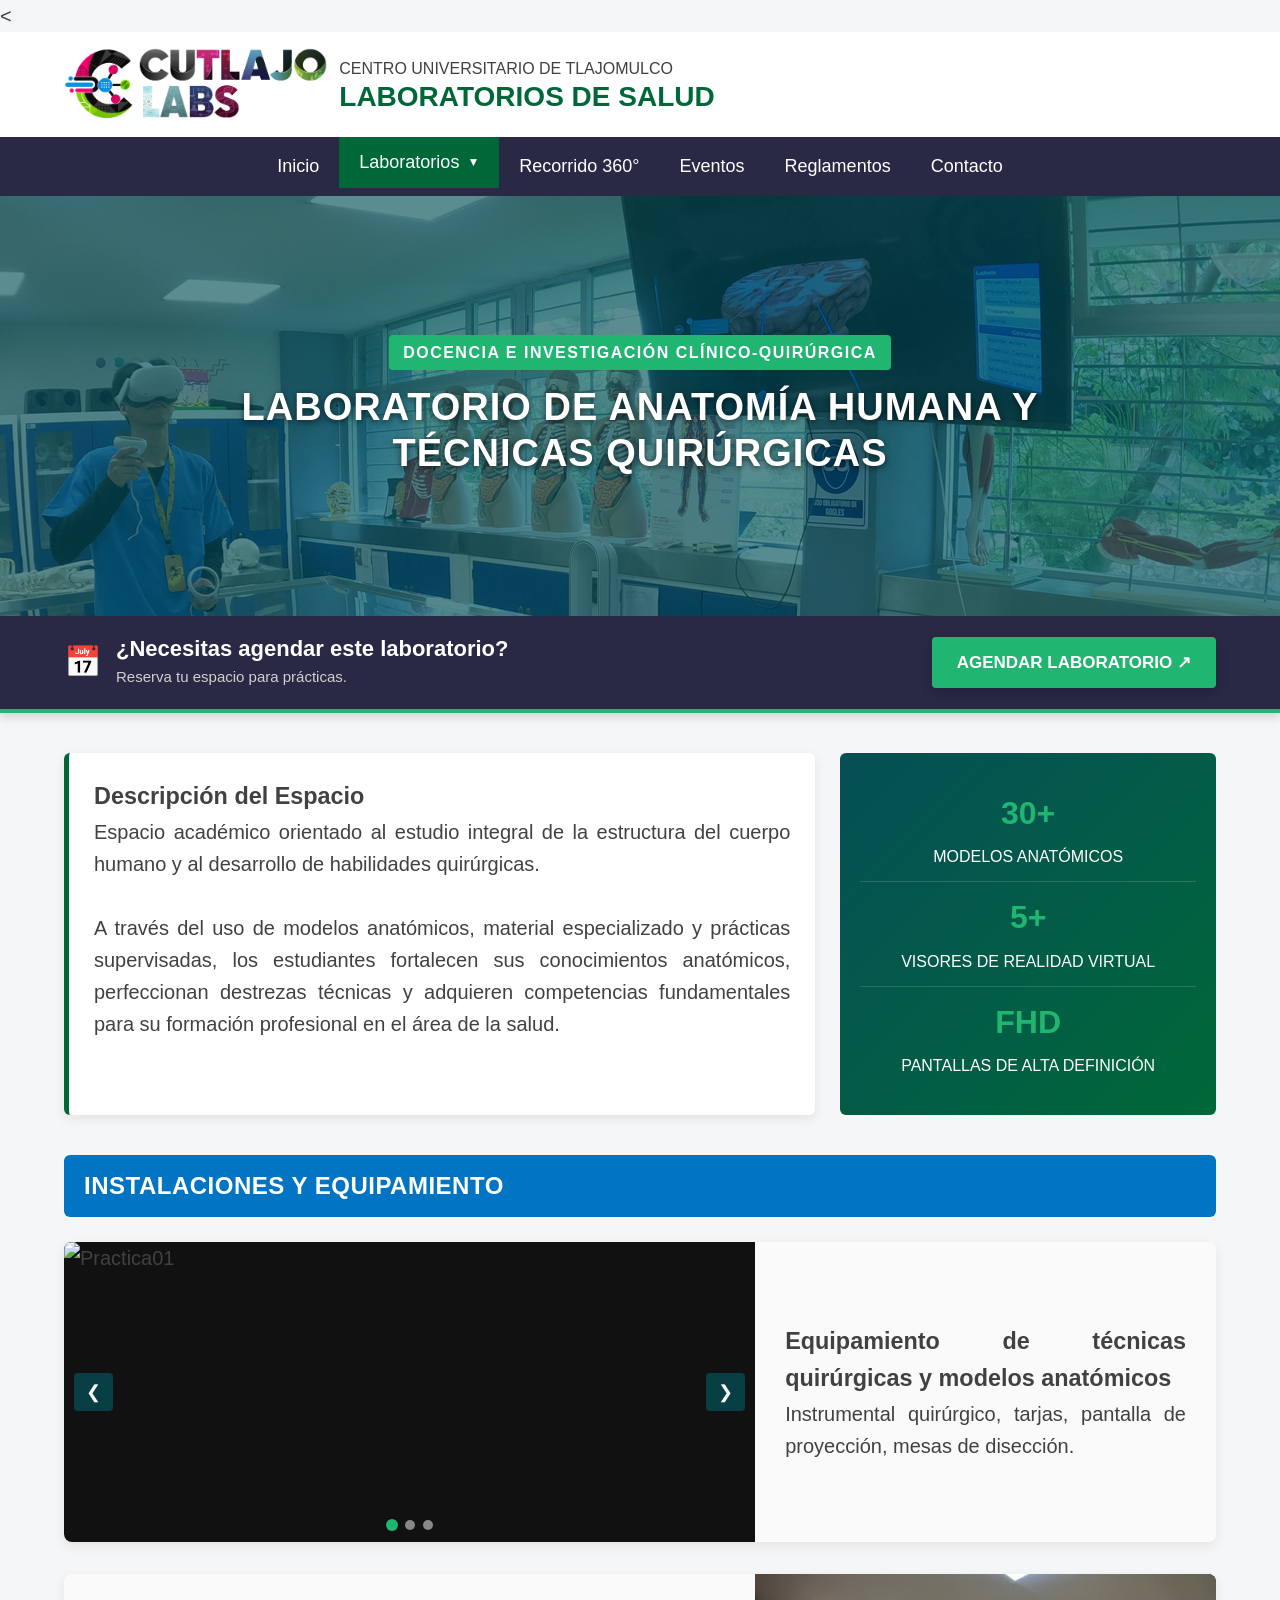
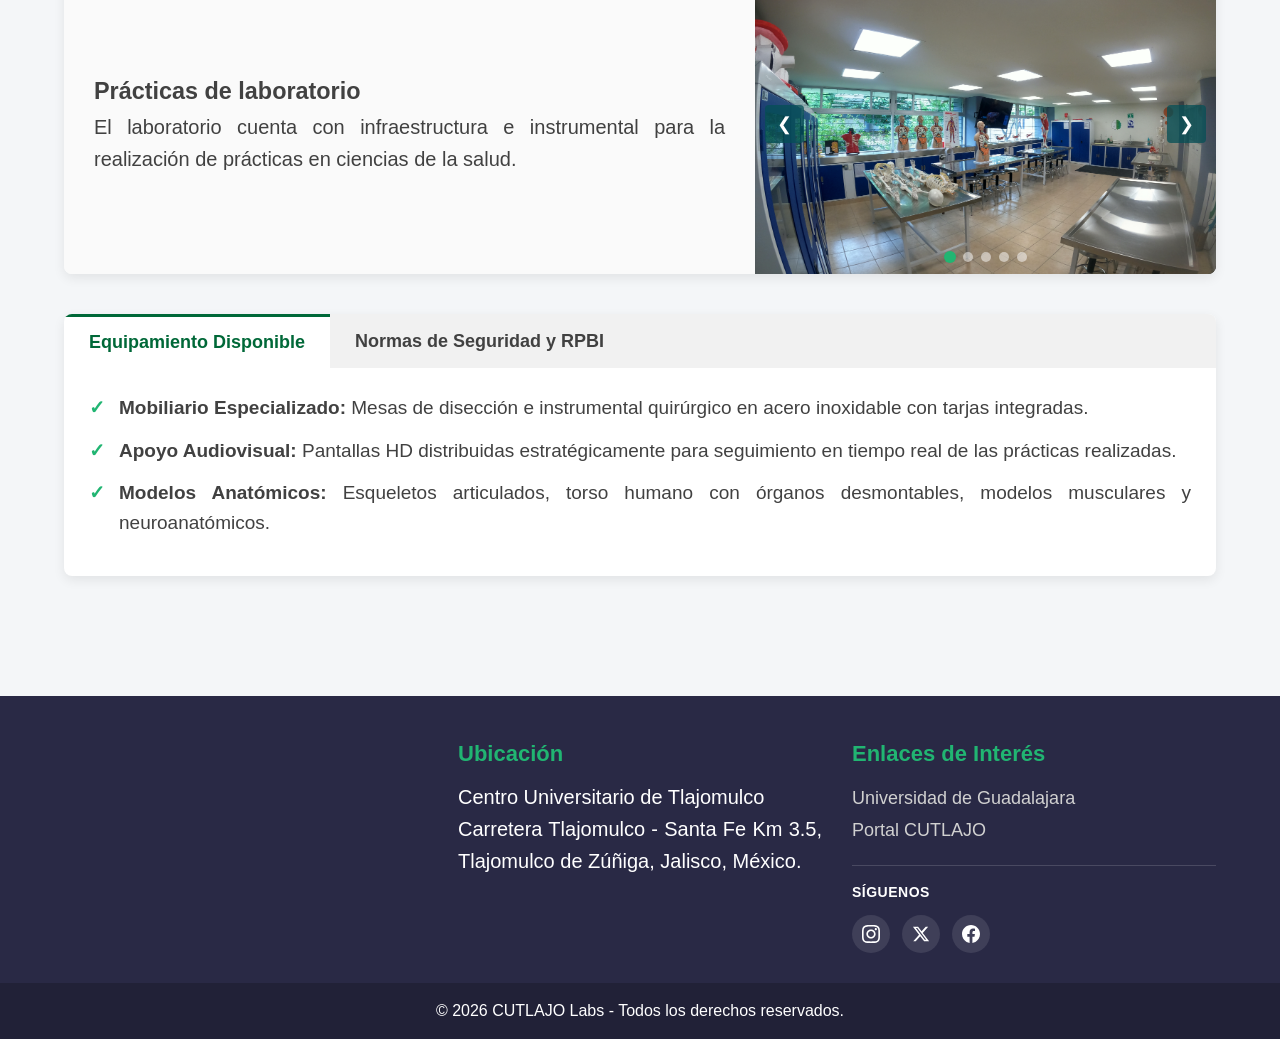
==== commit b55ea340: "Cambios Dr. Valenzuela" ====
--- a/anatomia.html
+++ b/anatomia.html
@@ -40,13 +40,13 @@
                             Laboratorios <span class="arrow-icon">▼</span>
                         </button>
                         <ul class="dropdown-menu">
-                            <li><a href="anatomia.html" class="dropdown-item active">Anatomía</a></li>
-                            <li><a href="microscopia.html" class="dropdown-item">Microscopía</a></li>
-                            <li><a href="ciencias.html" class="dropdown-item">Ciencias</a></li>
-                            <li><a href="simulacion.html" class="dropdown-item">Simulación</a></li>
+                            <li><a href="anatomia.html" class="dropdown-item active">Anatomía Humana</a></li>
+                            <li><a href="microscopia.html" class="dropdown-item">Microscopía Básica y Avanzada</a></li>
+                            <li><a href="ciencias.html" class="dropdown-item">Ciencias Fisiológicas</a></li>
+                            <li><a href="simulacion.html" class="dropdown-item">Simulación Hospitalaria</a></li>
                         </ul>
                     </li>
-                    <li class="nav-item"><a href="recorridos.html" class="nav-link">Recorridos 360°</a></li>
+                    <li class="nav-item"><a href="recorridos.html" class="nav-link">Recorrido 360°</a></li>
                     <li class="nav-item"><a href="eventos.html" class="nav-link">Eventos</a></li>
                     <li class="nav-item"><a href="reglamento.html" class="nav-link">Reglamentos</a></li>
                     <li class="nav-item"><a href="contacto.html" class="nav-link">Contacto</a></li>
@@ -56,10 +56,13 @@
     </header>
 
     <!-- BANNER PRINCIPAL CON SLIDESHOW (HERO) -->
+    <!--<section class="hero-banner lab-hero" id="labAnatomiaHero" 
+    data-bg-images="img/fotos/anatomia/GOPR0712.JPG,img/fotos/anatomia/GOPR0716.JPG,img/fotos/anatomia/GOPR0717.JPG,img/fotos/anatomia/GOPR0719.JPG,img/fotos/anatomia/GOPR0720.JPG,img/fotos/anatomia/GOPR0723.JPG,img/fotos/anatomia/GOPR0726.JPG">-->
+       
     <section class="hero-banner lab-hero" id="labAnatomiaHero" 
-    data-bg-images="img/fotos/anatomia/GOPR0712.JPG,img/fotos/anatomia/GOPR0716.JPG,img/fotos/anatomia/GOPR0717.JPG,img/fotos/anatomia/GOPR0719.JPG,img/fotos/anatomia/GOPR0720.JPG,img/fotos/anatomia/GOPR0723.JPG,img/fotos/anatomia/GOPR0726.JPG">
+    data-bg-images="img/fotos/anatomia/slideshow.png">
        
-        <div class="hero-overlay">
+    <div class="hero-overlay">
             <div class="hero-content">
                 <span class="hero-tag">Docencia e Investigación Clínico-Quirúrgica</span>
                 <h2>Laboratorio de Anatomía Humana y Técnicas Quirúrgicas</h2>
@@ -92,22 +95,23 @@
             <section class="section-block intro-overview-grid">
                 <div class="intro-card-pro">
                     <h3 class="section-subtitle">Descripción del Espacio</h3>
-                    <p>Espacio académico orientado al estudio integral de la estructura del cuerpo humano y al desarrollo de habilidades básicas y avanzadas en procedimientos quirúrgicos.</p>
+                    <p>Espacio académico orientado al estudio integral de la estructura del cuerpo humano y al desarrollo de habilidades quirúrgicas. </p>
+                    <br>
                     <p>A través del uso de modelos anatómicos, material especializado y prácticas supervisadas, los estudiantes fortalecen sus conocimientos anatómicos, perfeccionan destrezas técnicas y adquieren competencias fundamentales para su formación profesional en el área de la salud.</p>
                 </div>
                 
                 <div class="kpi-metrics-card">
                     <div class="kpi-item">
-                        <span class="kpi-number">100+</span>
+                        <span class="kpi-number">30+</span>
                         <span class="kpi-label">Modelos Anatómicos</span>
                     </div>
                     <div class="kpi-item">
-                        <span class="kpi-number">100%</span>
-                        <span class="kpi-label">Normatividad RPBI</span>
+                        <span class="kpi-number">5+</span>
+                        <span class="kpi-label">Visores de Realidad Virtual</span>
                     </div>
                     <div class="kpi-item">
-                        <span class="kpi-number">HD</span>
-                        <span class="kpi-label">Pantallas de Proyección</span>
+                        <span class="kpi-number">FHD</span>
+                        <span class="kpi-label">Pantallas de Alta Definición</span>
                     </div>
                 </div>
             </section>
@@ -122,7 +126,7 @@
                 <article class="featured-gallery-card">
                     <div class="gallery-slideshow featured-slideshow" data-interval="6000">
                         <div class="slides-container">
-                            <img src="img/fotos/anatomia/equipo_cama.jpg" alt="Practica01" class="gallery-img active">
+                            <img src="img/fotos/anatomia/GOPR0717.JPG" alt="Practica01" class="gallery-img active">
                             <img src="img/fotos/anatomia/GOPR0712.JPG"    alt="Practica02" class="gallery-img">
                             <img src="img/fotos/anatomia/GOPR0726.JPG"    alt="Practica03" class="gallery-img">
                         </div>
@@ -131,19 +135,41 @@
                         <div class="slide-dots"></div>
                     </div>
                     <div class="featured-gallery-info">
-                        <span class="badge-category">Área Quirúrgica y Práctica</span>
-                        <h3>Equipamiento de Cirugía y Sistemas de Apoyo Visual</h3>
-                        <p>Equipo de cirugía, tarjas, mesas, pantalla visible para todos.</p>
+                        <!--<span class="badge-category">Área Quirúrgica y Práctica</span>-->
+                        <h3>Equipamiento de técnicas quirúrgicas y modelos anatómicos</h3>
+                        <p>Instrumental quirúrgico, tarjas, pantalla de proyección, mesas de disección.</p>
                     </div>
                 </article>
+                <br>
+                <article class="featured-gallery-card">
+                    <div class="featured-gallery-info">
+                        
+                        <h3>Prácticas de laboratorio</h3>
+                        <p>El laboratorio cuenta con infraestructura e instrumental  para la realización de prácticas en ciencias de la salud.</p>
+                    </div>
+                    <div class="gallery-slideshow featured-slideshow" data-interval="6000">
+                        <div class="slides-container">
+                            <img src="img/fotos/anatomia/GOPR0716.JPG" alt="anatomia01" class="gallery-img active">
+                                <img src="img/fotos/anatomia/GOPR0717.JPG" alt="anatomia02" class="gallery-img">
+                                <img src="img/fotos/anatomia/GOPR0719.JPG" alt="anatomia03" class="gallery-img">
+                                <img src="img/fotos/anatomia/GOPR0720.JPG" alt="anatomia04" class="gallery-img">
+                                <img src="img/fotos/anatomia/GOPR0723.JPG" alt="anatomia05" class="gallery-img">
+                        </div>
+                        <button class="slide-prev" aria-label="Imagen anterior">&#10094;</button>
+                        <button class="slide-next" aria-label="Siguiente imagen">&#10095;</button>
+                        <div class="slide-dots"></div>
+                    </div>
+                    
+                </article>
+                
             </section>
 
             <!-- DOS GALERÍAS EN PARALELO -->
-            <section class="section-block">
-                <div class="dual-gallery-grid">
+            <!-- <section class="section-block">
+                <div class="dual-gallery-grid">-->
                     
                     <!-- GALERÍA 2: RPBI -->
-                    <article class="pro-gallery-card">
+                    <!--<article class="pro-gallery-card">
                         <div class="gallery-slideshow" data-interval="7000">
                             <div class="slides-container">
                                 <img src="img/fotos/anatomia/material.jpg" alt="seguridad01" class="gallery-img active">
@@ -159,10 +185,10 @@
                             <h4>Gestión de Residuos e Insumos</h4>
                             <p>Depósitos RPBI y material para uso durante la práctica.</p>
                         </div>
-                    </article>
+                    </article>-->
 
                     <!-- GALERÍA 3: MODELOS ANATÓMICOS -->
-                    <article class="pro-gallery-card">
+                    <!-- <article class="pro-gallery-card">
                         <div class="gallery-slideshow" data-interval="8000">
                             <div class="slides-container">
                                 <img src="img/fotos/anatomia/GOPR0716.JPG" alt="anatomia01" class="gallery-img active">
@@ -183,7 +209,7 @@
                     </article>
 
                 </div>
-            </section>
+            </section> -->
 
             <!-- PESTAÑAS DE INFORMACIÓN TÉCNICA Y NORMAS -->
             <section class="section-block">
@@ -195,8 +221,8 @@
                     <div class="tabs-content">
                         <div class="tab-pane active" id="tab-equipos">
                             <ul class="check-list">
-                                <li><strong>Mobiliario Especializado:</strong> Mesas de disección y trabajo quirúrgico en acero inoxidable con tarjas integradas.</li>
-                                <li><strong>Apoyo Audiovisual:</strong> Pantallas HD distribuidas estratégicamente para seguimiento en tiempo real de las maniobras quirúrgicas.</li>
+                                <li><strong>Mobiliario Especializado:</strong> Mesas de disección e instrumental quirúrgico en acero inoxidable con tarjas integradas.</li>
+                                <li><strong>Apoyo Audiovisual:</strong> Pantallas HD distribuidas estratégicamente para seguimiento en tiempo real de las prácticas realizadas.</li>
                                 <li><strong>Modelos Anatómicos:</strong> Esqueletos articulados, torso humano con órganos desmontables, modelos musculares y neuroanatómicos.</li>
                             </ul>
                         </div>
@@ -225,7 +251,7 @@
                 <h3>Ubicación</h3>
                 <p>Centro Universitario de Tlajomulco</p>
                 <p>Carretera Tlajomulco - Santa Fe Km 3.5, Tlajomulco de Zúñiga, Jalisco, México.</p>
-                <p>Junto a las instalaciones del Edificio F</p>
+                
             </div>
 
             <div class="footer-links">
--- a/css/styles.css
+++ b/css/styles.css
@@ -37,6 +37,7 @@
   line-height: 1.6;
   color: var(--gris-neutro);
   background-color: #f4f6f8;
+  text-align: justify;
 }
 
 /* CONTENEDORES GLOBALES */
@@ -54,8 +55,8 @@
    ========================================================================== */
 .site-header {
   background-color: var(--blanco);
-  border-bottom: 4px solid var(--verde-selva);
-  padding: 1.5rem 0;
+  /*border-bottom: 4px solid var(--verde-selva);
+  padding: 1.5rem 0;*/
   position: relative; /* Esencial para el posicionamiento del menú móvil */
   z-index: 1000;
 }
@@ -64,6 +65,7 @@
   display: flex;
   justify-content: space-between;
   align-items: center;
+  padding: 1.5rem 0;
 }
 
 .logo-container {
@@ -1029,4 +1031,5 @@
   .site-title-group .sub-title {
     display: none;
   }
-}+}
+
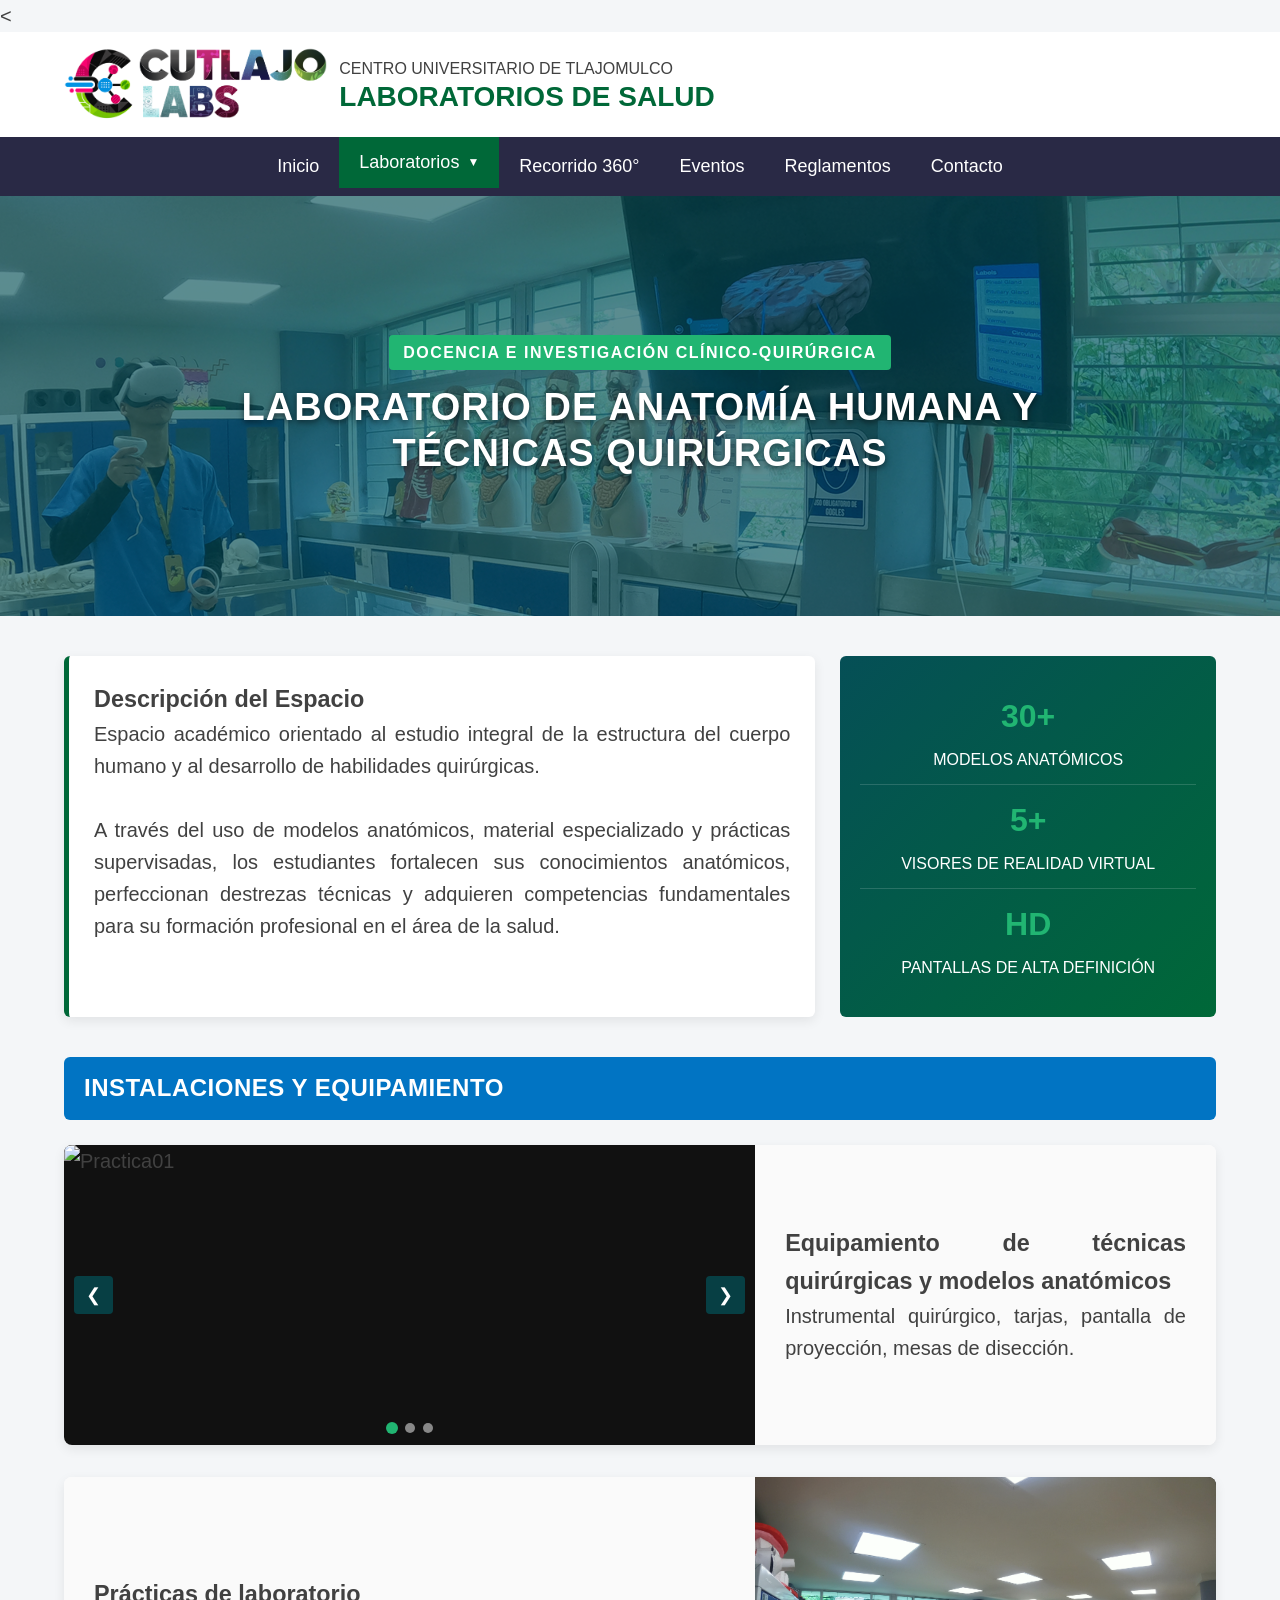
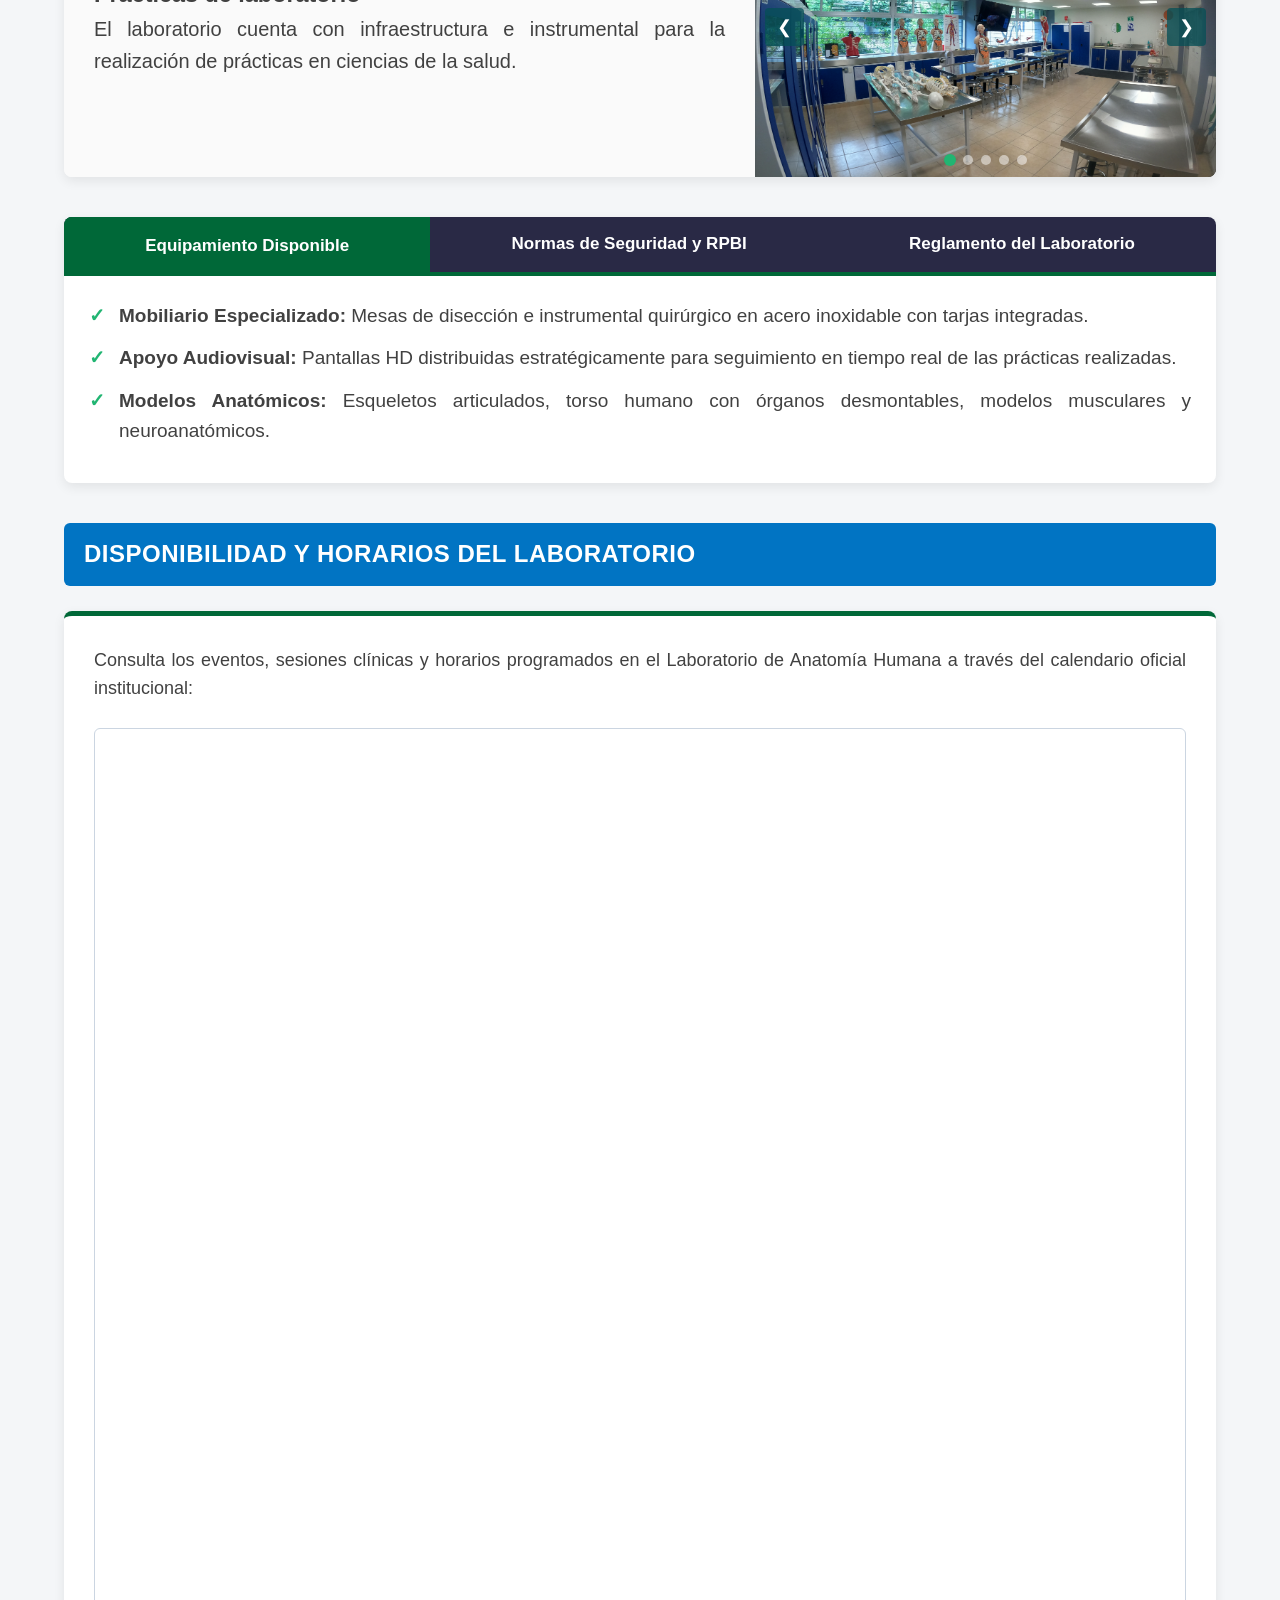
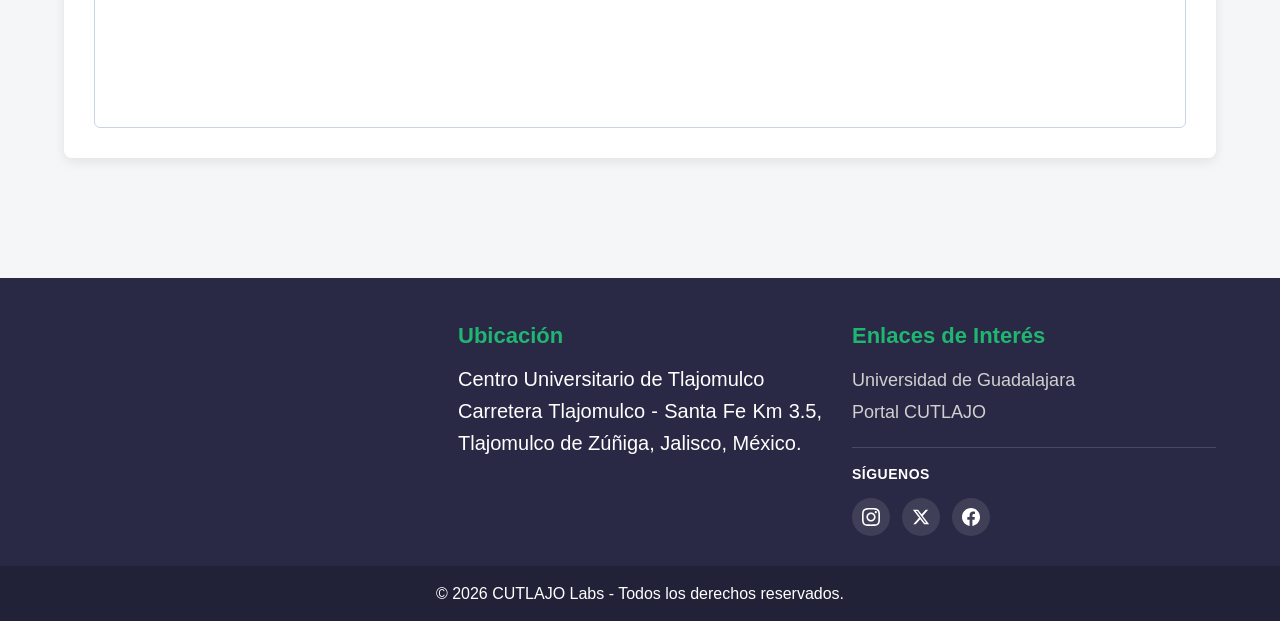
==== commit b5752c2e: "Agregar cambios" ====
--- a/anatomia.html
+++ b/anatomia.html
@@ -71,7 +71,7 @@
     </section>
 
     <!-- BARRA INTERMEDIA DE RESERVA -->
-    <section class="booking-cta-bar">
+    <!-- <section class="booking-cta-bar">
         <div class="content-container booking-cta-container">
             <div class="booking-cta-text">
                 <span class="booking-cta-icon">📅</span>
@@ -80,11 +80,11 @@
                     <p>Reserva tu espacio para prácticas.</p>
                 </div>
             </div>
-            <a href="https://calendly.com/labsaludcutlajo4/agendar-laboratorio-de-anatomia-humana-y-tecnicas-quirurgicas" target="_blank" rel="noopener" class="btn btn-booking-action">
+            <a href="https://calendar.app.google/Dbvhzh31awpc4mxa6" target="_blank" rel="noopener" class="btn btn-booking-action">
                 Agendar Laboratorio ↗
             </a>
         </div>
-    </section>
+    </section> -->
 
 
     <!-- CONTENIDO PRINCIPAL -->
@@ -110,7 +110,7 @@
                         <span class="kpi-label">Visores de Realidad Virtual</span>
                     </div>
                     <div class="kpi-item">
-                        <span class="kpi-number">FHD</span>
+                        <span class="kpi-number">HD</span>
                         <span class="kpi-label">Pantallas de Alta Definición</span>
                     </div>
                 </div>
@@ -214,11 +214,16 @@
             <!-- PESTAÑAS DE INFORMACIÓN TÉCNICA Y NORMAS -->
             <section class="section-block">
                 <div class="tabs-container">
+                    <!-- ENCABEZADO DE PESTAÑAS -->
                     <div class="tabs-header">
                         <button class="tab-btn active" data-tab="tab-equipos">Equipamiento Disponible</button>
                         <button class="tab-btn" data-tab="tab-normas">Normas de Seguridad y RPBI</button>
-                    </div>
+                        <button class="tab-btn" data-tab="tab-reglamento">Reglamento del Laboratorio</button>
+                    </div>
+
+                    <!-- CONTENIDO DE PESTAÑAS -->
                     <div class="tabs-content">
+                        <!-- PESTAÑA 1: EQUIPAMIENTO -->
                         <div class="tab-pane active" id="tab-equipos">
                             <ul class="check-list">
                                 <li><strong>Mobiliario Especializado:</strong> Mesas de disección e instrumental quirúrgico en acero inoxidable con tarjas integradas.</li>
@@ -226,6 +231,8 @@
                                 <li><strong>Modelos Anatómicos:</strong> Esqueletos articulados, torso humano con órganos desmontables, modelos musculares y neuroanatómicos.</li>
                             </ul>
                         </div>
+
+                        <!-- PESTAÑA 2: NORMAS DE SEGURIDAD -->
                         <div class="tab-pane" id="tab-normas">
                             <ul class="check-list">
                                 <li>Uso obligatorio de bata blanca de manga larga, guantes de nitrilo/látex y cubrebocas durante la estancia.</li>
@@ -233,12 +240,42 @@
                                 <li>Prohibido el ingreso de alimentos, bebidas y objetos ajenos a la práctica clínica.</li>
                             </ul>
                         </div>
+
+                        <!-- PESTAÑA 3: REGLAMENTO OFICIAL -->
+                        <div class="tab-pane" id="tab-reglamento">
+                            <div class="tab-reglamento-box">
+                                <h3>Reglamento Oficial de Uso y Bioseguridad</h3>
+                                <p>Para garantizar un entorno seguro y adecuado durante la realización de prácticas clínicas y docencia, el ingreso a este laboratorio está sujeto al cumplimiento estricto del reglamento interno vigente.</p>
+                                <div class="tab-reglamento-actions">
+                                    <a href="reglamento.html" class="btn btn-primary">
+                                        Consultar Reglamento Completo
+                                    </a>
+                                </div>
+                            </div>
+                        </div>
                     </div>
                 </div>
             </section>
-
+            <!-- CALENDARIO DE DISPONIBILIDAD AMBIENTADO (JUSTO ARRIBA DEL FOOTER) -->
+            <section class="section-block" id="calendarioAnatomia">
+                <div class="institutional-header">
+                    <h2>DISPONIBILIDAD Y HORARIOS DEL LABORATORIO</h2>
+                </div>
+                <div class="calendar-card">
+                    <p class="calendar-intro-text">Consulta los eventos, sesiones clínicas y horarios programados en el Laboratorio de Anatomía Humana a través del calendario oficial institucional:</p>
+                    <div class="calendar-iframe-wrapper">
+                        <iframe src="https://calendar.google.com/calendar/embed?height=600&wkst=2&ctz=America%2FMexico_City&showPrint=0&showCalendars=0&mode=WEEK&src=Y19lZDI3ODQ0NzcxNDg2NDZiN2RhYTUyODFlMDg4N2M4NzVhOGU3ZThhMTI4OGEwNDhmYzljMzJjNDM1ZDA0NDViQGdyb3VwLmNhbGVuZGFyLmdvb2dsZS5jb20&color=%23006838" 
+                                title="Calendario de Disponibilidad del Laboratorio de Anatomía Humana" 
+                                frameborder="0" 
+                                scrolling="no">
+                        </iframe>
+                    </div>
+                </div>
+            </section>
         </div>
     </main>
+
+    
 
     <!-- PIE DE PÁGINA -->
     <footer class="site-footer">
--- a/css/styles.css
+++ b/css/styles.css
@@ -1033,3 +1033,827 @@
   }
 }
 
+/* ==========================================================================
+   ESTILOS DE LA PÁGINA DE CONTACTO (REPLICANDO DISEÑO DE 2 COLUMNAS)
+   ========================================================================== */
+
+.contact-grid {
+  display: grid;
+  grid-template-columns: 1.1fr 0.9fr;
+  gap: 3rem;
+  align-items: center;
+}
+
+/* Tarjeta del Formulario */
+.contact-form-card {
+  background-color: var(--blanco);
+  border-radius: 8px;
+  box-shadow: var(--sombra-card);
+  padding: 3rem;
+  border-top: 5px solid var(--verde-selva);
+}
+
+.contact-info-block {
+  margin-bottom: 2rem;
+}
+
+.contact-info-title {
+  font-size: 2.2rem;
+  color: var(--verde-oscuro);
+  margin-bottom: 1rem;
+  font-weight: 700;
+}
+
+.contact-info-detail p {
+  font-size: 1.7rem;
+  color: var(--gris-neutro);
+  margin-bottom: 0.5rem;
+  line-height: 1.5;
+}
+
+.contact-info-detail a {
+  color: var(--azul-principal-web);
+  text-decoration: none;
+  font-weight: 600;
+}
+
+.contact-info-detail a:hover {
+  text-decoration: underline;
+  color: var(--verde-selva);
+}
+
+.contact-divider {
+  border: 0;
+  height: 1px;
+  background-color: #e2e8f0;
+  margin: 2rem 0;
+}
+
+.contact-form-title {
+  font-size: 2.4rem;
+  color: var(--azul-noche);
+  margin-bottom: 2rem;
+  font-weight: 700;
+}
+
+/* Campos del Formulario */
+.contact-form {
+  display: flex;
+  flex-direction: column;
+  gap: 1.8rem;
+}
+
+.form-group {
+  display: flex;
+  flex-direction: column;
+  gap: 0.6rem;
+}
+
+.form-label {
+  font-size: 1.6rem;
+  font-weight: 600;
+  color: var(--gris-neutro);
+}
+
+.form-input,
+.form-textarea {
+  width: 100%;
+  padding: 1.2rem 1.5rem;
+  font-size: 1.6rem;
+  font-family: inherit;
+  color: var(--gris-neutro);
+  background-color: #ffffff;
+  border: 1.5px solid #d1d5db;
+  border-radius: 6px;
+  transition: border-color 0.3s ease, box-shadow 0.3s ease;
+}
+
+.form-input:focus,
+.form-textarea:focus {
+  outline: none;
+  border-color: var(--verde-selva);
+  box-shadow: 0 0 0 3px rgba(0, 104, 56, 0.15);
+}
+
+.form-textarea {
+  min-height: 130px;
+  resize: vertical;
+}
+
+.btn-block {
+  width: 100%;
+  padding: 1.4rem;
+  font-size: 1.7rem;
+  margin-top: 1rem;
+}
+
+/* Columna Derecha (Ilustración / Imagen) */
+.contact-illustration-card {
+  display: flex;
+  justify-content: center;
+  align-items: center;
+  padding: 1rem;
+}
+
+.illustration-wrapper {
+  width: 100%;
+  max-width: 550px;
+  overflow: hidden;
+  border-radius: 8px;
+}
+
+.contact-img {
+  width: 100%;
+  height: auto;
+  object-fit: contain;
+  display: block;
+}
+
+/* Adaptación Responsiva para Pantallas Pequeñas */
+@media (max-width: 900px) {
+  .contact-grid {
+    grid-template-columns: 1fr;
+    gap: 2.5rem;
+  }
+
+  .contact-illustration-card {
+    order: -1; /* Muestra la imagen arriba en móviles o mantenla abajo ajustando el orden */
+  }
+
+  .contact-form-card {
+    padding: 2rem 1.5rem;
+  }
+}
+/* ==========================================================================
+   ESTILOS DE LA PÁGINA DE REGLAMENTOS Y VISOR DE PDFS (FORZADO COMPLETO)
+   ========================================================================== */
+
+/* Pestañas (Tabs) */
+.tabs-container {
+  background-color: var(--blanco);
+  border-radius: 8px;
+  overflow: hidden;
+  box-shadow: var(--sombra-card);
+  width: 100%;
+}
+
+.tabs-header {
+  display: flex;
+  flex-wrap: wrap;
+  background-color: var(--azul-noche);
+  border-bottom: 4px solid var(--verde-selva);
+}
+
+.tab-btn {
+  flex: 1 1 auto;
+  padding: 1.6rem 2rem;
+  background-color: transparent;
+  border: none;
+  font-size: 1.7rem;
+  font-weight: 600;
+  color: var(--blanco);
+  cursor: pointer;
+  transition: background-color 0.3s ease, color 0.3s ease;
+  text-align: center;
+}
+
+.tab-btn:hover {
+  background-color: rgba(255, 255, 255, 0.1);
+}
+
+.tab-btn.active {
+  background-color: var(--verde-selva);
+  color: var(--blanco);
+}
+
+.tabs-content {
+  padding: 2.5rem;
+}
+
+.tab-pane {
+  display: none;
+}
+
+.tab-pane.active {
+  display: block;
+}
+
+/* Tarjeta de Visor */
+.pdf-viewer-card {
+  display: flex;
+  flex-direction: column;
+  gap: 2rem;
+  width: 100%;
+}
+
+.pdf-viewer-header {
+  display: flex;
+  justify-content: space-between;
+  align-items: center;
+  flex-wrap: wrap;
+  gap: 1.5rem;
+  padding-bottom: 1.5rem;
+  border-bottom: 2px solid #e2e8f0;
+}
+
+.pdf-viewer-header h3 {
+  font-size: 2.2rem;
+  color: var(--verde-oscuro);
+  font-weight: 700;
+  margin: 0;
+}
+
+/* CONTENEDOR FORZADO DE PDF A TAMAÑO COMPLETO */
+.pdf-iframe-wrapper {
+  position: relative !important;
+  width: 100% !important;
+  height: 850px !important;
+  min-height: 850px !important;
+  background-color: #f4f6f8;
+  border: 1px solid #cbd5e1;
+  border-radius: 6px;
+  overflow: hidden;
+  box-shadow: inset 0 2px 6px rgba(0, 0, 0, 0.05);
+}
+
+.pdf-iframe-wrapper iframe {
+  width: 100% !important;
+  height: 100% !important;
+  min-height: 850px !important;
+  border: none !important;
+  display: block !important;
+}
+
+/* ADAPTACIÓN RESPONSIVA PARA DISPOSITIVOS MÓVILES Y TABLETS */
+@media (max-width: 900px) {
+  .pdf-iframe-wrapper,
+  .pdf-iframe-wrapper iframe {
+    height: 650px !important;
+    min-height: 650px !important;
+  }
+}
+
+@media (max-width: 768px) {
+  .tabs-header {
+    flex-direction: column;
+  }
+
+  .tab-btn {
+    text-align: left;
+    border-bottom: 1px solid rgba(255, 255, 255, 0.1);
+    padding: 1.4rem 1.8rem;
+  }
+
+  .tabs-content {
+    padding: 1.5rem 1rem;
+  }
+
+  .pdf-viewer-header {
+    flex-direction: column;
+    align-items: flex-start;
+  }
+
+  .pdf-viewer-header .btn {
+    width: 100%;
+    text-align: center;
+  }
+
+  .pdf-iframe-wrapper,
+  .pdf-iframe-wrapper iframe {
+    height: 550px !important;
+    min-height: 550px !important;
+  }
+}
+
+/* ==========================================================================
+   ESTILOS PARA PESTAÑA DE REGLAMENTO EN LABORATORIOS
+   ========================================================================== */
+
+.tab-reglamento-box {
+  background-color: #f8fafc;
+  border-left: 5px solid var(--verde-selva);
+  padding: 2.5rem;
+  border-radius: 6px;
+  display: flex;
+  flex-direction: column;
+  gap: 1.5rem;
+}
+
+.tab-reglamento-box h3 {
+  font-size: 2.2rem;
+  color: var(--verde-oscuro);
+  font-weight: 700;
+  margin: 0;
+}
+
+.tab-reglamento-box p {
+  font-size: 1.8rem;
+  color: var(--gris-neutro);
+  line-height: 1.6;
+  margin: 0;
+}
+
+.tab-reglamento-actions {
+  margin-top: 1rem;
+}
+
+.tab-reglamento-actions .btn {
+  display: inline-block;
+  padding: 1.2rem 2.5rem;
+  font-size: 1.6rem;
+}
+
+@media (max-width: 768px) {
+  .tab-reglamento-actions .btn {
+    width: 100%;
+    text-align: center;
+  }
+}
+
+/* ==========================================================================
+   VARIABLES DE PALETA Y ESTILOS GLOBALES - CUTLAJO / UDEG
+   ========================================================================== */
+:root {
+  --verde-selva: #006838;
+  --verde-esmeralda: #21b572;
+  --azul-turquesa: #38a5c6;
+  --verde-oscuro: #054f56;
+  --tinto-magenta: #680538;
+
+  --azul-principal-web: #0174c3;
+  --azul-noche: #292945;
+  --rojo-institucional: #b12028;
+  --gris-neutro: #414141;
+  --gris-claro: #f9f9f9;
+  --blanco: #ffffff;
+  --sombra-card: 0 4px 12px rgba(0, 0, 0, 0.08);
+
+  --fuente-primaria: 'Helvetica Neue', Helvetica, Arial, sans-serif;
+  --tamano-base-texto: 2rem;
+}
+
+*, *::before, *::after {
+  box-sizing: border-box;
+  margin: 0;
+  padding: 0;
+}
+
+html {
+  font-size: 62.5%;
+  scroll-behavior: smooth;
+}
+
+body {
+  font-family: var(--fuente-primaria);
+  font-size: var(--tamano-base-texto);
+  line-height: 1.6;
+  color: var(--gris-neutro);
+  background-color: #f4f6f8;
+  text-align: justify;
+}
+
+.content-container,
+.header-container,
+.nav-container,
+.footer-container {
+  width: 90%;
+  max-width: 1300px;
+  margin: 0 auto;
+}
+
+.site-header {
+  background-color: var(--blanco);
+  position: relative;
+  z-index: 1000;
+}
+
+.header-container {
+  display: flex;
+  justify-content: space-between;
+  align-items: center;
+  padding: 1.5rem 0;
+}
+
+.logo-container {
+  display: flex;
+  align-items: center;
+  gap: 1.2rem;
+  max-width: calc(100% - 45px);
+}
+
+.header-logo {
+  max-height: clamp(45px, 6vw, 75px);
+  width: auto;
+  object-fit: contain;
+}
+
+.site-title-group .sub-title {
+  display: block;
+  font-size: clamp(0.9rem, 1.5vw, 1.6rem);
+  color: var(--gris-neutro);
+  text-transform: uppercase;
+  font-weight: 500;
+}
+
+.site-title-group .main-title {
+  font-size: clamp(1.4rem, 2.5vw, 2.8rem);
+  color: var(--verde-selva);
+  font-weight: 700;
+  line-height: 1.1;
+}
+
+.mobile-menu-toggle {
+  display: none;
+  flex-direction: column;
+  justify-content: space-between;
+  width: 32px;
+  height: 24px;
+  background: transparent;
+  border: none;
+  cursor: pointer;
+  padding: 0;
+  z-index: 1002;
+}
+
+.mobile-menu-toggle .bar {
+  height: 3px;
+  width: 100%;
+  background-color: var(--verde-selva);
+  border-radius: 2px;
+  transition: all 0.3s ease-in-out;
+}
+
+.mobile-menu-toggle.open .bar:nth-child(1) { transform: translateY(10px) rotate(45deg); }
+.mobile-menu-toggle.open .bar:nth-child(2) { opacity: 0; }
+.mobile-menu-toggle.open .bar:nth-child(3) { transform: translateY(-11px) rotate(-45deg); }
+
+.main-navigation {
+  background-color: var(--azul-noche);
+  position: relative;
+  z-index: 100;
+}
+
+.nav-menu {
+  list-style: none;
+  display: flex;
+  flex-wrap: wrap;
+  justify-content: center;
+}
+
+.nav-item { margin: 0; position: relative; }
+
+.nav-link {
+  display: flex;
+  align-items: center;
+  gap: 0.8rem;
+  padding: 1.5rem 2rem;
+  color: var(--blanco);
+  text-decoration: none;
+  font-size: 1.8rem;
+  font-weight: 500;
+  background: transparent;
+  border: none;
+  font-family: inherit;
+  cursor: pointer;
+  transition: background-color 0.3s ease;
+}
+
+.nav-link:hover,
+.nav-item.active .nav-link,
+.nav-item.show .nav-link {
+  background-color: var(--verde-selva);
+}
+
+.arrow-icon { font-size: 1.2rem; transition: transform 0.3s ease; }
+.nav-item.show .arrow-icon { transform: rotate(180deg); }
+
+.dropdown-menu {
+  display: none;
+  position: absolute;
+  top: 100%;
+  left: 0;
+  min-width: 220px;
+  background-color: var(--azul-noche);
+  list-style: none;
+  padding: 0;
+  box-shadow: 0 8px 16px rgba(0, 0, 0, 0.2);
+  border-top: 3px solid var(--verde-esmeralda);
+  z-index: 1000;
+}
+
+.nav-item.show .dropdown-menu { display: block; }
+
+.dropdown-item {
+  display: block;
+  padding: 1.2rem 2rem;
+  color: var(--blanco);
+  text-decoration: none;
+  font-size: 1.7rem;
+  border-bottom: 1px solid rgba(255, 255, 255, 0.05);
+  transition: background-color 0.2s ease, padding-left 0.2s ease;
+}
+
+.dropdown-item:hover {
+  background-color: var(--verde-selva);
+  padding-left: 2.5rem;
+}
+
+.hero-banner {
+  position: relative;
+  background-color: var(--verde-oscuro);
+  background-position: center center;
+  background-size: cover;
+  background-repeat: no-repeat;
+  color: var(--blanco);
+  min-height: 420px;
+  display: flex;
+  align-items: stretch;
+  justify-content: center;
+  transition: background-image 1s ease-in-out;
+}
+
+.hero-overlay {
+  width: 100%;
+  min-height: 100%;
+  padding: 6rem 2rem;
+  background: rgba(5, 79, 86, 0.65);
+  display: flex;
+  align-items: center;
+  justify-content: center;
+  text-align: center;
+  box-sizing: border-box;
+}
+
+.hero-content { max-width: 950px; margin: 0 auto; }
+
+.hero-tag {
+  display: inline-block;
+  font-size: 1.6rem;
+  text-transform: uppercase;
+  letter-spacing: 1.5px;
+  background-color: var(--verde-esmeralda);
+  color: var(--blanco);
+  padding: 0.5rem 1.4rem;
+  border-radius: 4px;
+  margin-bottom: 1.5rem;
+  font-weight: 600;
+}
+
+.hero-content h2 {
+  font-size: 3.8rem;
+  line-height: 1.2;
+  text-transform: uppercase;
+  letter-spacing: 1px;
+  text-shadow: 0 2px 6px rgba(0,0,0,0.6);
+}
+
+.main-content { padding: 4rem 0; }
+.section-block { margin-bottom: 4rem; }
+
+.institutional-header {
+  background-color: var(--azul-principal-web);
+  color: var(--blanco);
+  padding: 1.2rem 2rem;
+  border-radius: 6px;
+  margin-bottom: 2.5rem;
+}
+
+.institutional-header h2 {
+  font-size: 2.4rem;
+  text-transform: uppercase;
+  letter-spacing: 0.5px;
+  margin: 0;
+}
+
+.intro-card {
+  background-color: var(--blanco);
+  padding: 2.5rem;
+  border-radius: 6px;
+  box-shadow: var(--sombra-card);
+  border-left: 6px solid var(--verde-selva);
+}
+
+.btn {
+  display: inline-block;
+  padding: 1rem 2rem;
+  font-size: 1.5rem;
+  font-weight: bold;
+  text-transform: uppercase;
+  text-align: center;
+  text-decoration: none;
+  border-radius: 4px;
+  transition: background-color 0.3s ease, color 0.3s ease;
+  border: none;
+  cursor: pointer;
+}
+
+.btn-primary { background-color: var(--verde-selva); color: var(--blanco); }
+.btn-primary:hover { background-color: var(--verde-oscuro); }
+
+.tabs-container {
+  background-color: var(--blanco);
+  border-radius: 8px;
+  overflow: hidden;
+  box-shadow: var(--sombra-card);
+  width: 100%;
+}
+
+.tabs-header {
+  display: flex;
+  flex-wrap: wrap;
+  background-color: var(--azul-noche);
+  border-bottom: 4px solid var(--verde-selva);
+}
+
+.tab-btn {
+  flex: 1 1 auto;
+  padding: 1.6rem 2rem;
+  background-color: transparent;
+  border: none;
+  font-size: 1.7rem;
+  font-weight: 600;
+  color: var(--blanco);
+  cursor: pointer;
+  transition: background-color 0.3s ease, color 0.3s ease;
+  text-align: center;
+}
+
+.tab-btn:hover { background-color: rgba(255, 255, 255, 0.1); }
+.tab-btn.active { background-color: var(--verde-selva); color: var(--blanco); }
+.tabs-content { padding: 2.5rem; }
+.tab-pane { display: none; }
+.tab-pane.active { display: block; }
+
+.check-list { list-style: none; }
+.check-list li {
+  font-size: 1.9rem;
+  margin-bottom: 1.2rem;
+  position: relative;
+  padding-left: 3rem;
+}
+.check-list li::before {
+  content: "✓";
+  position: absolute;
+  left: 0;
+  color: var(--verde-esmeralda);
+  font-weight: bold;
+}
+
+.tab-reglamento-box {
+  background-color: #f8fafc;
+  border-left: 5px solid var(--verde-selva);
+  padding: 2.5rem;
+  border-radius: 6px;
+  display: flex;
+  flex-direction: column;
+  gap: 1.5rem;
+}
+
+.tab-reglamento-box h3 {
+  font-size: 2.2rem;
+  color: var(--verde-oscuro);
+  font-weight: 700;
+  margin: 0;
+}
+
+.tab-reglamento-box p {
+  font-size: 1.8rem;
+  color: var(--gris-neutro);
+  line-height: 1.6;
+  margin: 0;
+}
+
+/* BARRA DE RESERVA DE LABORATORIOS */
+.booking-cta-bar {
+  background-color: var(--azul-noche);
+  border-bottom: 4px solid var(--verde-esmeralda);
+  padding: 2rem 0;
+  border-radius: 6px;
+  box-shadow: 0 4px 10px rgba(0, 0, 0, 0.15);
+  margin-bottom: 4rem;
+}
+
+.booking-cta-container {
+  display: flex;
+  align-items: center;
+  justify-content: space-between;
+  gap: 2rem;
+  flex-wrap: wrap;
+}
+
+.booking-cta-text {
+  display: flex;
+  align-items: center;
+  gap: 1.5rem;
+  color: var(--blanco);
+}
+
+.booking-cta-icon {
+  font-size: 3rem;
+  line-height: 1;
+}
+
+.booking-cta-text h3 {
+  font-size: 2.2rem;
+  color: var(--blanco);
+  margin: 0;
+  line-height: 1.2;
+}
+
+.booking-cta-text p {
+  font-size: 1.5rem;
+  color: #d0d0d0;
+  margin: 0.3rem 0 0 0;
+}
+
+.btn-booking-action {
+  background-color: var(--verde-esmeralda);
+  color: var(--blanco);
+  font-size: 1.7rem;
+  font-weight: 700;
+  padding: 1.2rem 2.5rem;
+  border-radius: 4px;
+  text-decoration: none;
+  white-space: nowrap;
+  transition: all 0.3s ease;
+  box-shadow: 0 4px 12px rgba(0, 0, 0, 0.2);
+}
+
+.btn-booking-action:hover {
+  background-color: var(--verde-selva);
+  transform: translateY(-2px);
+  box-shadow: 0 6px 16px rgba(0, 0, 0, 0.3);
+  color: var(--blanco);
+}
+
+/* ESTILOS PARA EL CALENDARIO EMBEBIDO INSTITUCIONAL */
+.calendar-card {
+  background-color: var(--blanco);
+  border-radius: 8px;
+  box-shadow: var(--sombra-card);
+  padding: 3rem;
+  border-top: 5px solid var(--verde-selva);
+}
+
+.calendar-intro-text {
+  font-size: 1.8rem;
+  color: var(--gris-neutro);
+  margin-bottom: 2.5rem;
+  line-height: 1.6;
+}
+
+.calendar-iframe-wrapper {
+  position: relative;
+  width: 100%;
+  height: 1000px;
+  border-radius: 6px;
+  overflow: hidden;
+  border: 1px solid #cbd5e1;
+  background-color: #ffffff;
+}
+
+.calendar-iframe-wrapper iframe {
+  width: 100% !important;
+  height: 100% !important;
+  border: none !important;
+  display: block;
+}
+
+.site-footer {
+  background-color: var(--azul-noche);
+  color: var(--blanco);
+  padding-top: 4rem;
+  margin-top: 4rem;
+}
+
+.footer-container {
+  display: grid;
+  grid-template-columns: repeat(auto-fit, minmax(250px, 1fr));
+  gap: 3rem;
+  padding-bottom: 3rem;
+}
+
+.footer-info h3, .footer-links h3 { font-size: 2.2rem; color: var(--verde-esmeralda); margin-bottom: 1rem; }
+.footer-links ul { list-style: none; }
+.footer-links a { color: #d0d0d0; text-decoration: none; font-size: 1.8rem; }
+.footer-bottom { background-color: rgba(0, 0, 0, 0.2); text-align: center; padding: 1.5rem 0; font-size: 1.6rem; }
+
+/* REGLAS RESPONSIVAS */
+@media (max-width: 768px) {
+  .mobile-menu-toggle { display: flex !important; }
+  .main-navigation { display: none; width: 100%; position: absolute; top: 100%; left: 0; background-color: var(--azul-noche); }
+  .main-navigation.is-active { display: block !important; }
+  .nav-menu { flex-direction: column; width: 100%; padding: 0; }
+  .nav-item { width: 100%; border-bottom: 1px solid rgba(255, 255, 255, 0.1); }
+  .tabs-header { flex-direction: column; }
+  .tab-btn { text-align: left; border-bottom: 1px solid rgba(255, 255, 255, 0.1); }
+  .booking-cta-container { flex-direction: column; text-align: center; }
+  .booking-cta-text { flex-direction: column; gap: 0.8rem; }
+  .btn-booking-action { width: 100%; text-align: center; }
+  .calendar-card { padding: 2rem 1.5rem; }
+  .calendar-iframe-wrapper { height: 500px; }
+}
+
+@media (max-width: 480px) {
+  .calendar-iframe-wrapper { height: 420px; }
+}
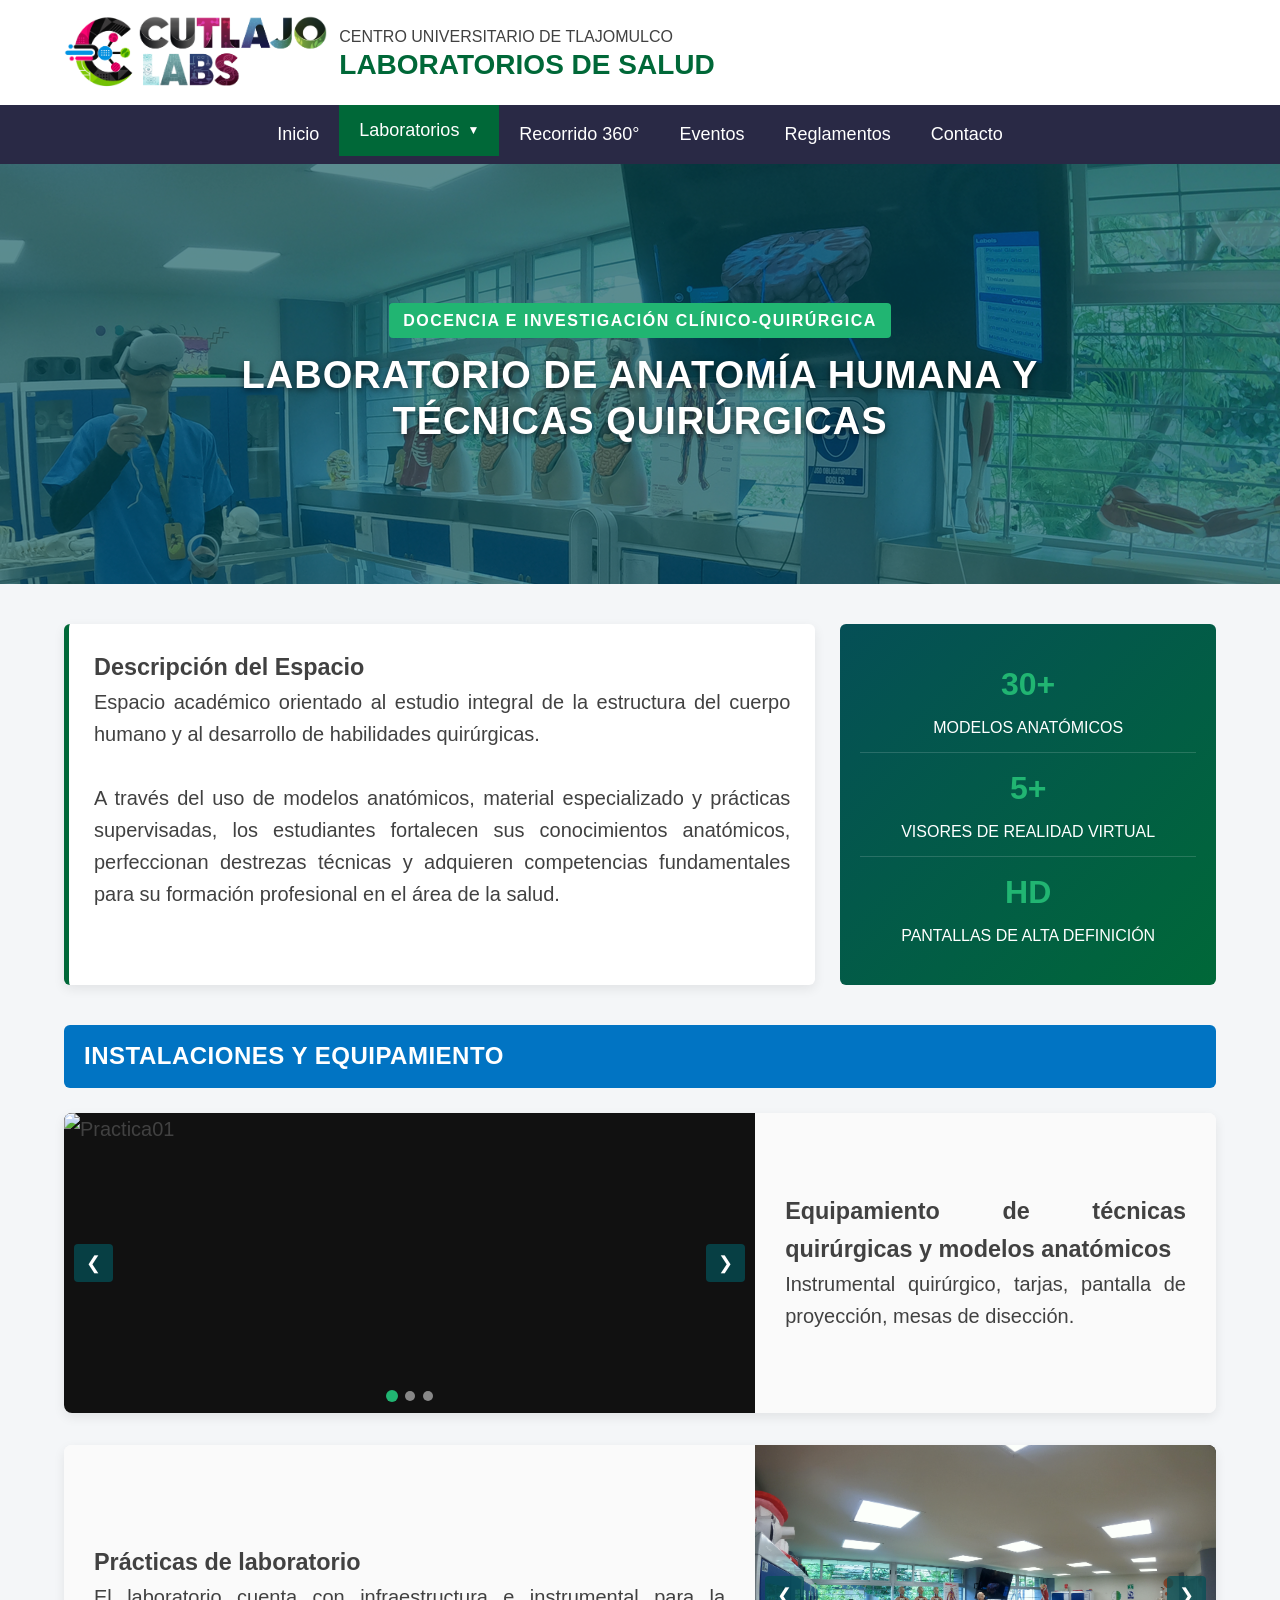
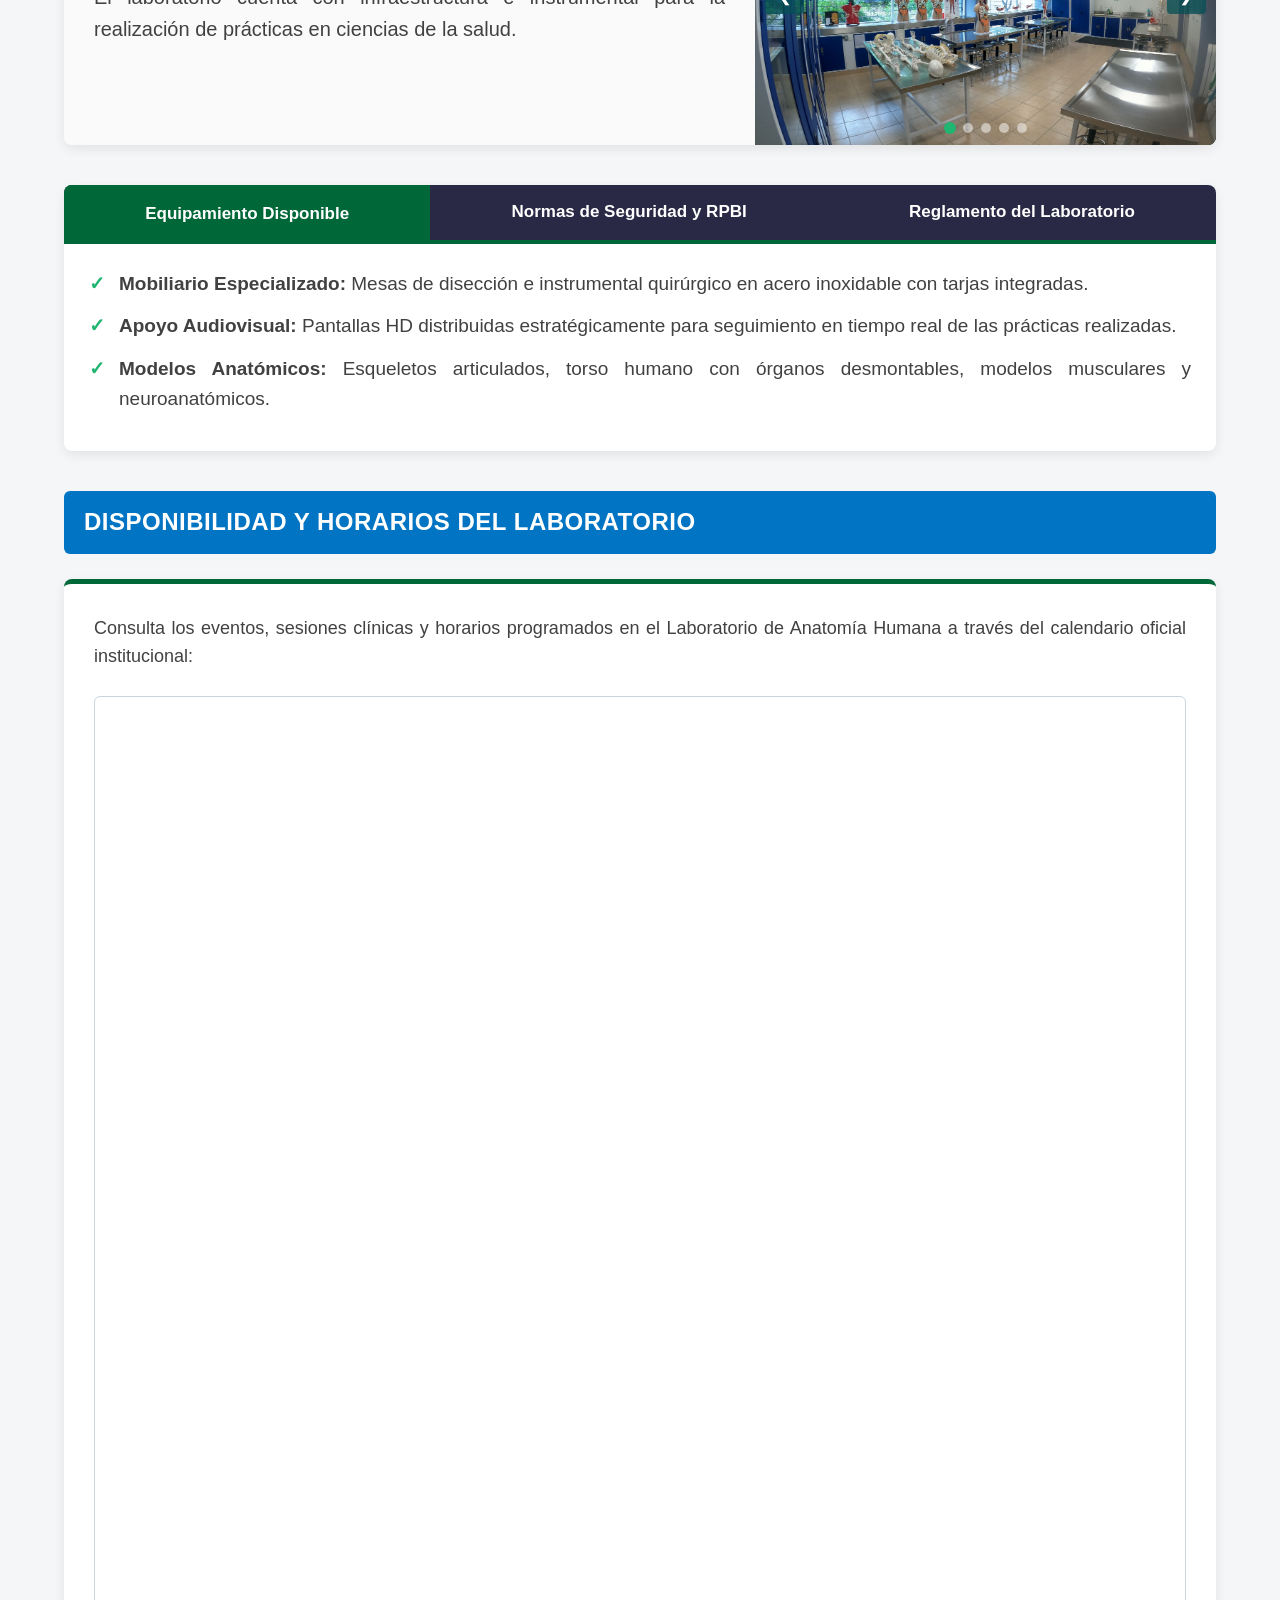
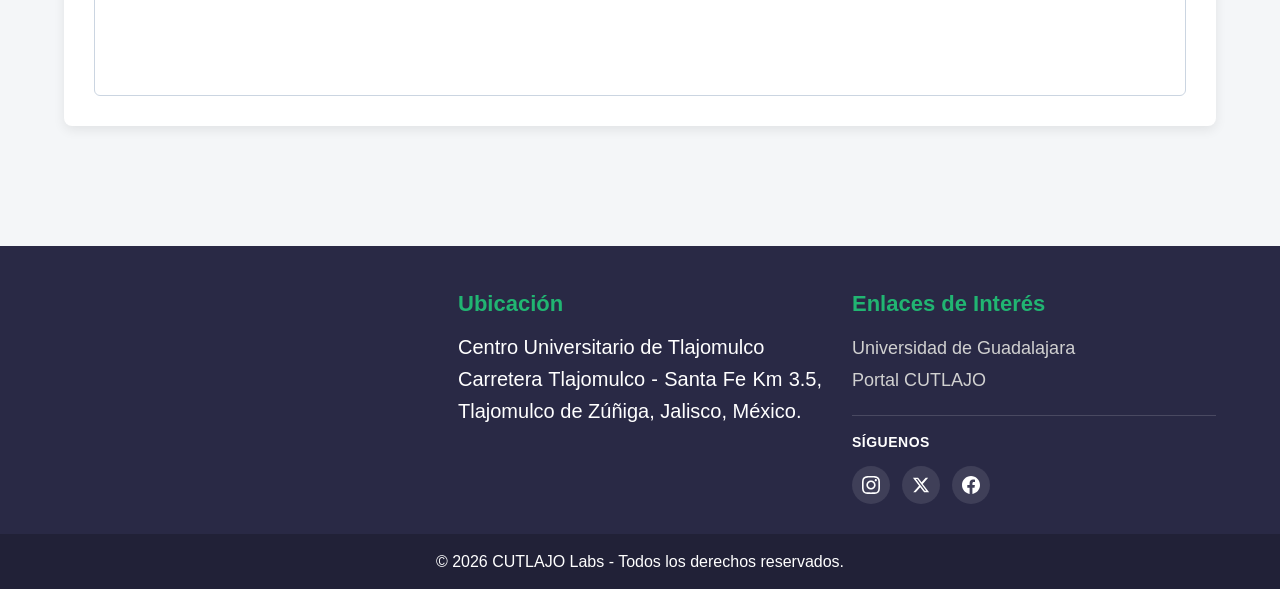
==== commit 30ee972c: "Agregar cambios" ====
--- a/anatomia.html
+++ b/anatomia.html
@@ -12,7 +12,7 @@
 <body>
 
     <!-- CABECERA INSTITUCIONAL CUTLAJO / UDEG -->
-    <<header class="site-header">
+    <header class="site-header">
         <div class="header-container">
             <div class="logo-container">
                 <img src="img/CUTLAJO_LABS.png" alt="Logo Universidad de Guadalajara - CUTLAJO" class="header-logo">
